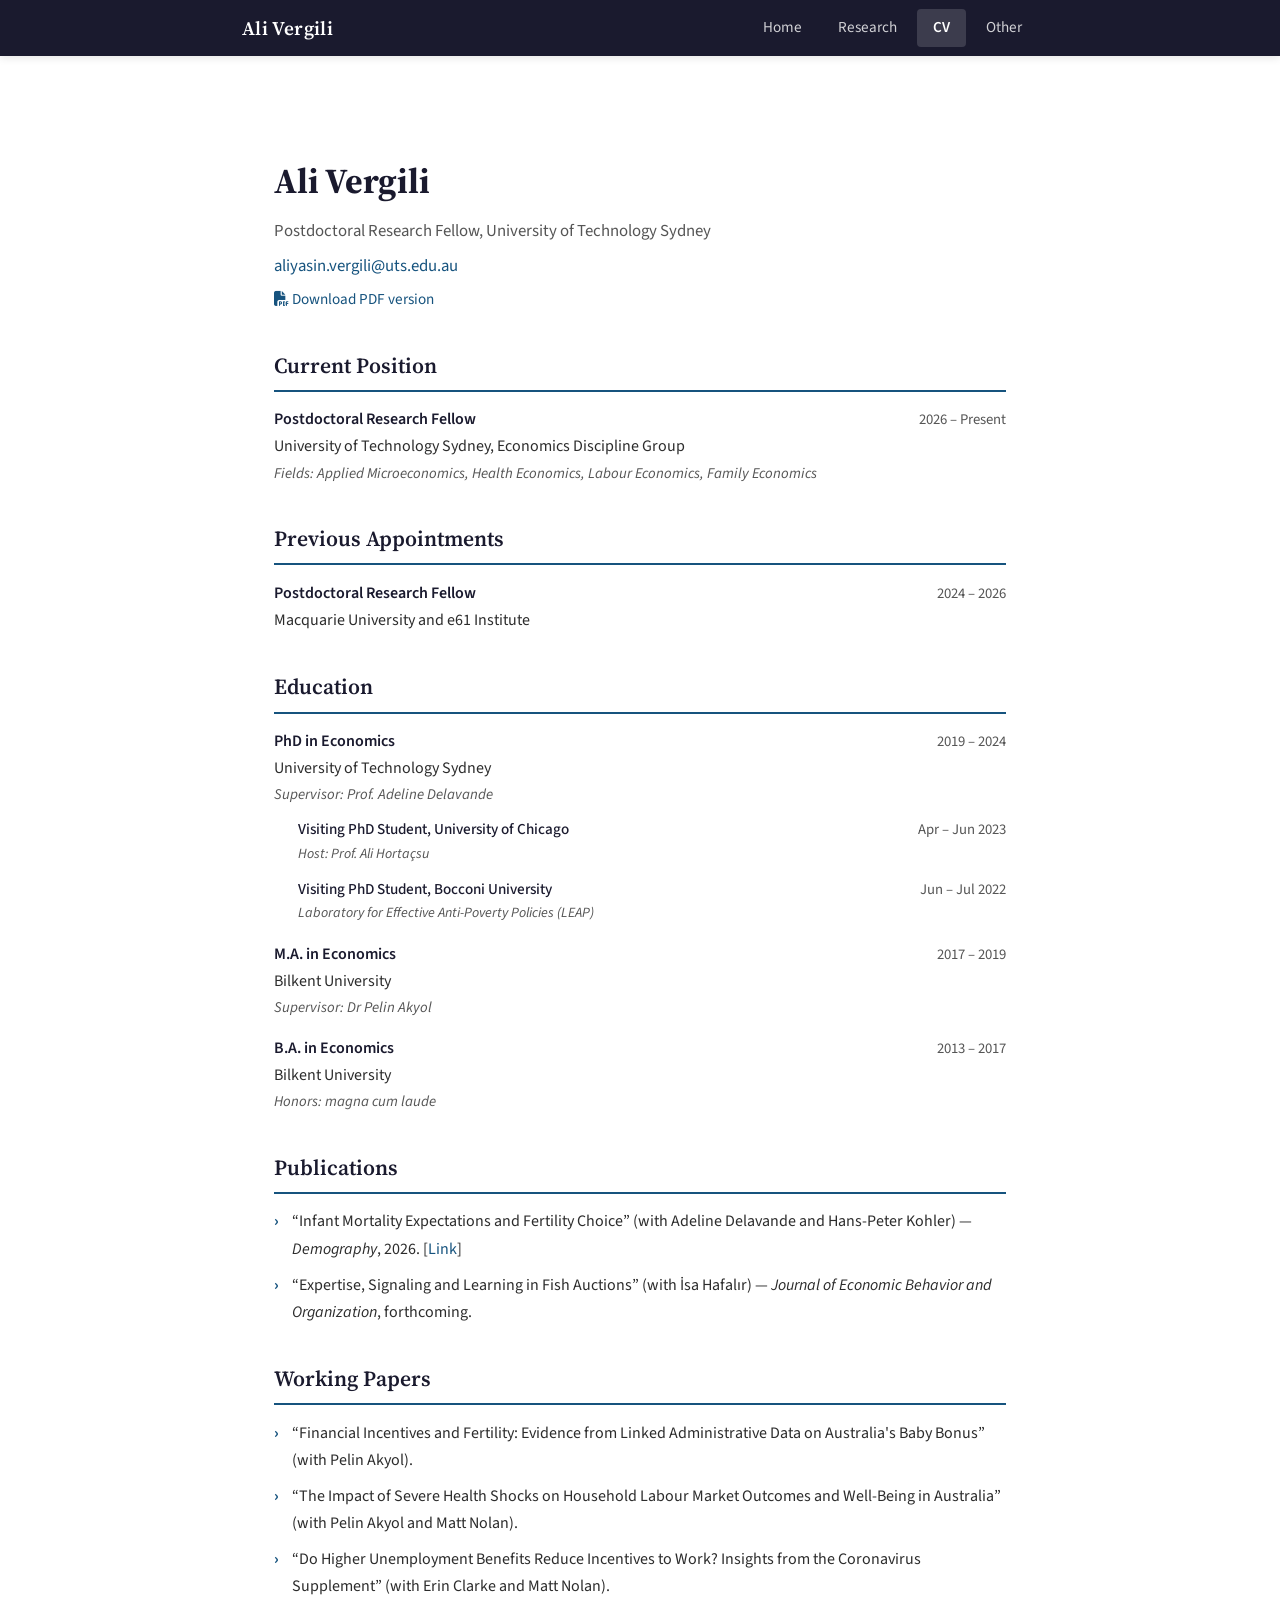
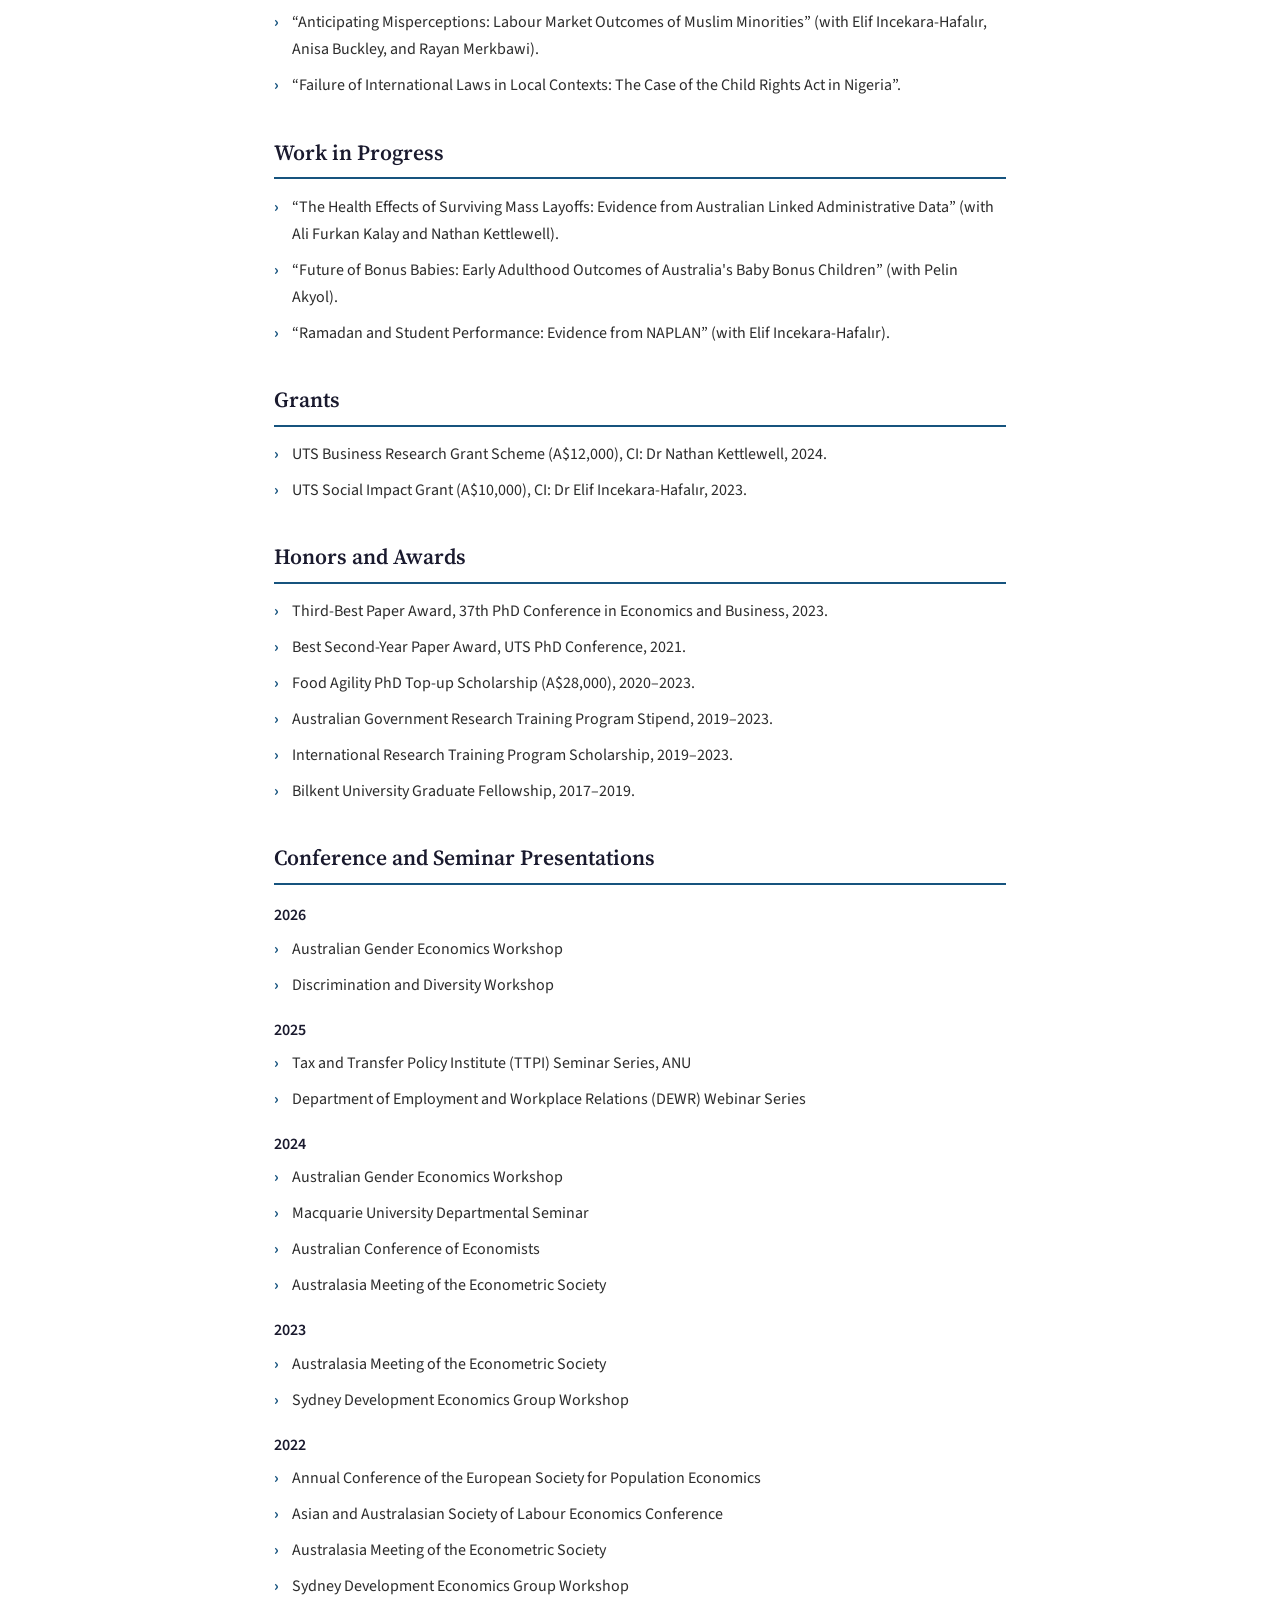
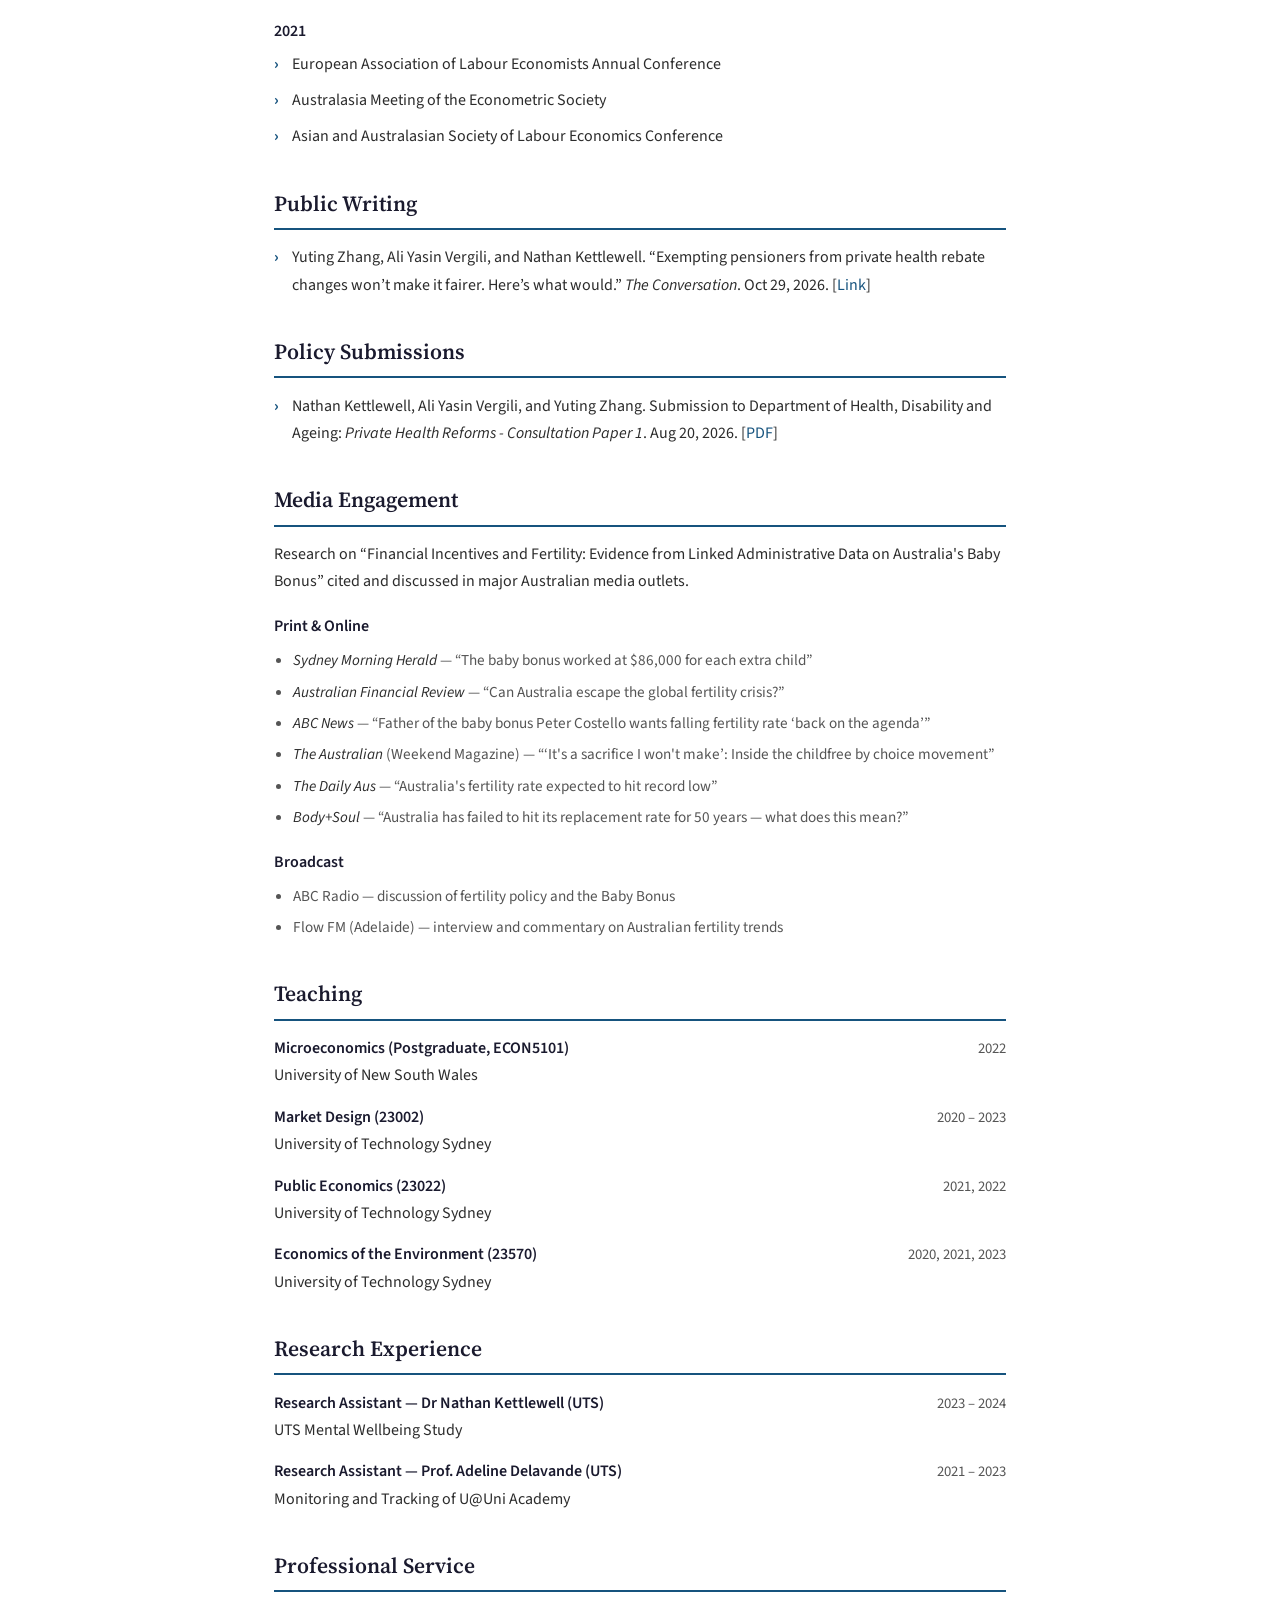
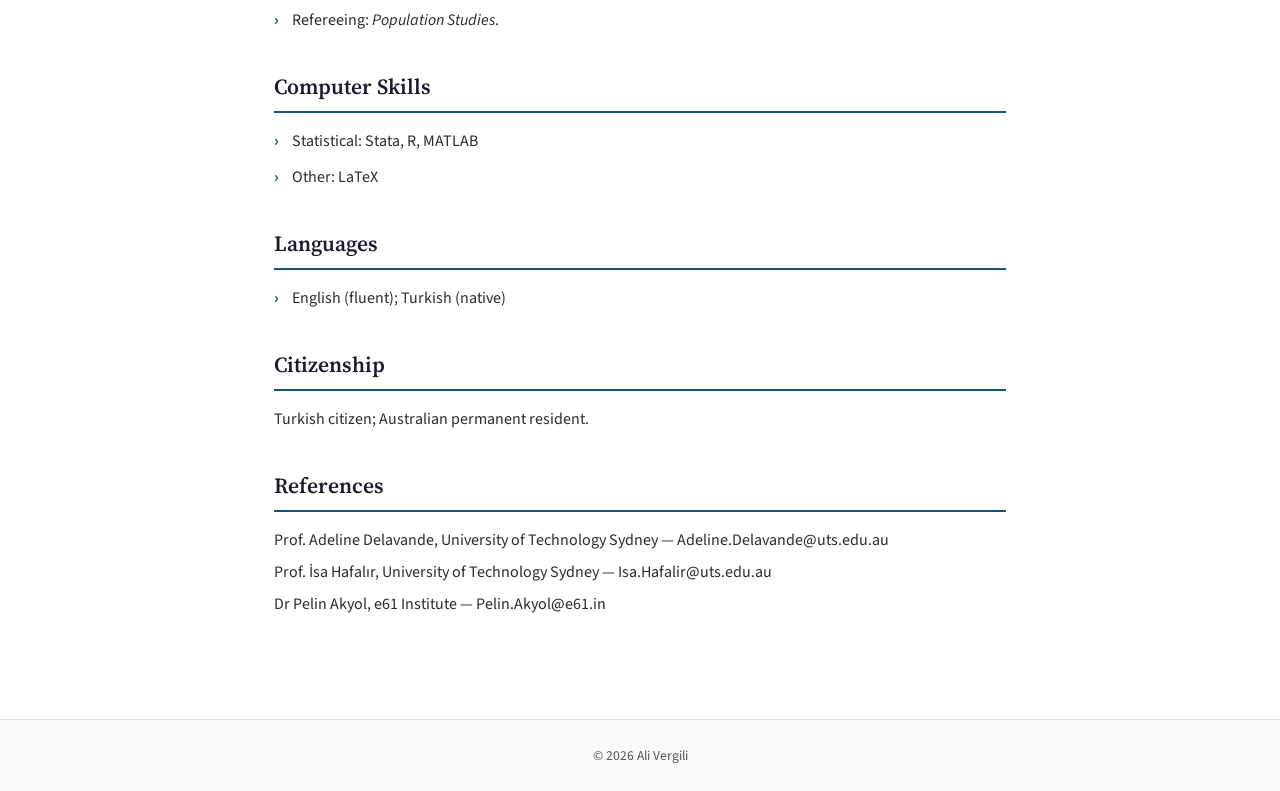
==== cv.html @ d5e0356c "Add Conversation article on pensioner rebate carve-out to public writing New "Public Writing" sectio" ====
<!DOCTYPE html>
<html lang="en">
<head>
    <meta charset="UTF-8">
    <meta name="viewport" content="width=device-width, initial-scale=1.0">
    <title>CV | Ali Vergili</title>
    <meta name="description" content="Curriculum Vitae of Ali Vergili, Postdoctoral Researcher at the University of Technology Sydney.">
    <link rel="canonical" href="https://alivergili.com/cv.html">
    <link rel="stylesheet" href="style.css">
    <link rel="preconnect" href="https://fonts.googleapis.com">
    <link rel="preconnect" href="https://fonts.gstatic.com" crossorigin>
    <link href="https://fonts.googleapis.com/css2?family=Source+Sans+3:ital,wght@0,300;0,400;0,600;0,700;1,400&family=Source+Serif+4:ital,wght@0,400;0,600;0,700;1,400&display=swap" rel="stylesheet">
    <link rel="stylesheet" href="https://cdnjs.cloudflare.com/ajax/libs/font-awesome/6.5.1/css/all.min.css">
    <style>
        .cv { max-width: var(--max-width); margin: 0 auto; padding: 3rem 2rem; }
        .cv h1 { font-family: var(--font-serif); font-size: 2.2rem; font-weight: 700; color: var(--color-primary); margin-bottom: 0.3rem; }
        .cv .cv-subtitle { color: var(--color-text-light); font-size: 1.05rem; margin-bottom: 0.4rem; }
        .cv .cv-download { margin-bottom: 2.2rem; font-size: 0.95rem; }
        .cv .cv-download a { color: var(--color-accent); text-decoration: none; }
        .cv .cv-download a:hover { text-decoration: underline; }
        .cv h2 { font-family: var(--font-serif); font-size: 1.35rem; font-weight: 600; color: var(--color-primary); margin-top: 2.2rem; margin-bottom: 0.9rem; padding-bottom: 0.35rem; border-bottom: 2px solid var(--color-accent); }
        .cv h3 { font-size: 1rem; font-weight: 600; color: var(--color-primary); margin-top: 1.1rem; margin-bottom: 0.4rem; }
        .cv .entry { display: grid; grid-template-columns: 1fr auto; gap: 1rem; margin-bottom: 0.9rem; align-items: baseline; }
        .cv .entry .left { }
        .cv .entry .role { font-weight: 600; color: var(--color-primary); }
        .cv .entry .inst { color: var(--color-text); }
        .cv .entry .detail { color: var(--color-text-light); font-size: 0.93rem; font-style: italic; }
        .cv .entry .date { color: var(--color-text-light); font-size: 0.92rem; white-space: nowrap; font-variant-numeric: tabular-nums; }
        .cv .entry.sub { padding-left: 1.5rem; margin-top: -0.3rem; }
        .cv .entry.sub .role { font-weight: 500; font-size: 0.95rem; }
        .cv .entry.sub .inst { font-size: 0.93rem; }
        .cv .entry.sub .detail { font-size: 0.88rem; }
        .cv ul { list-style: none; padding-left: 0; }
        .cv ul.items > li { position: relative; padding-left: 1.1rem; margin-bottom: 0.55rem; }
        .cv ul.items > li::before { content: "›"; position: absolute; left: 0; color: var(--color-accent); font-weight: 700; }
        .cv ul.media { padding-left: 1.2rem; margin-top: 0.5rem; }
        .cv ul.media li { list-style: disc; margin-bottom: 0.35rem; color: var(--color-text-light); font-size: 0.95rem; }
        .cv ul.media li em { color: var(--color-text); font-style: italic; }
        .cv .note { color: var(--color-text-light); font-style: italic; }
        .cv .venue { color: var(--color-text-light); font-size: 0.95rem; margin-bottom: 0.5rem; }
        .cv .refs p { margin-bottom: 0.3rem; }
        @media (max-width: 600px) {
            .cv { padding: 2rem 1.2rem; }
            .cv .entry { grid-template-columns: 1fr; gap: 0.1rem; }
            .cv .entry .date { text-align: left; }
        }
    </style>
</head>
<body>
    <nav>
        <div class="nav-container">
            <a href="index.html" class="nav-name">Ali Vergili</a>
            <div class="nav-links">
                <a href="index.html">Home</a>
                <a href="research.html">Research</a>
                <a href="cv.html" class="active">CV</a>
                <a href="interests.html">Other</a>
            </div>
        </div>
    </nav>

    <main>
        <section class="cv">
            <h1>Ali Vergili</h1>
            <p class="cv-subtitle">Postdoctoral Research Fellow, University of Technology Sydney</p>
            <p class="cv-subtitle"><a href="mailto:aliyasin.vergili@uts.edu.au" style="color: var(--color-accent); text-decoration: none;">aliyasin.vergili@uts.edu.au</a></p>
            <p class="cv-download"><a href="assets/CV_Ali_Vergili.pdf?v=2026-10-29"><i class="fas fa-file-pdf"></i> Download PDF version</a></p>

            <h2>Current Position</h2>
            <div class="entry">
                <div class="left">
                    <div class="role">Postdoctoral Research Fellow</div>
                    <div class="inst">University of Technology Sydney, Economics Discipline Group</div>
                    <div class="detail">Fields: Applied Microeconomics, Health Economics, Labour Economics, Family Economics</div>
                </div>
                <div class="date">2026 – Present</div>
            </div>

            <h2>Previous Appointments</h2>
            <div class="entry">
                <div class="left">
                    <div class="role">Postdoctoral Research Fellow</div>
                    <div class="inst">Macquarie University and e61 Institute</div>
                </div>
                <div class="date">2024 – 2026</div>
            </div>

            <h2>Education</h2>
            <div class="entry">
                <div class="left">
                    <div class="role">PhD in Economics</div>
                    <div class="inst">University of Technology Sydney</div>
                    <div class="detail">Supervisor: Prof. Adeline Delavande</div>
                </div>
                <div class="date">2019 – 2024</div>
            </div>
            <div class="entry sub">
                <div class="left">
                    <div class="role">Visiting PhD Student, University of Chicago</div>
                    <div class="detail">Host: Prof. Ali Hortaçsu</div>
                </div>
                <div class="date">Apr – Jun 2023</div>
            </div>
            <div class="entry sub">
                <div class="left">
                    <div class="role">Visiting PhD Student, Bocconi University</div>
                    <div class="detail">Laboratory for Effective Anti-Poverty Policies (LEAP)</div>
                </div>
                <div class="date">Jun – Jul 2022</div>
            </div>
            <div class="entry">
                <div class="left">
                    <div class="role">M.A. in Economics</div>
                    <div class="inst">Bilkent University</div>
                    <div class="detail">Supervisor: Dr Pelin Akyol</div>
                </div>
                <div class="date">2017 – 2019</div>
            </div>
            <div class="entry">
                <div class="left">
                    <div class="role">B.A. in Economics</div>
                    <div class="inst">Bilkent University</div>
                    <div class="detail">Honors: <em>magna cum laude</em></div>
                </div>
                <div class="date">2013 – 2017</div>
            </div>

            <h2>Publications</h2>
            <ul class="items">
                <li>“Infant Mortality Expectations and Fertility Choice” (with Adeline Delavande and Hans-Peter Kohler) — <em>Demography</em>, 2026. [<a href="https://read.dukeupress.edu/demography/article/63/2/561/409374/Infant-Mortality-Expectation-and-Fertility" target="_blank" style="color: var(--color-accent); text-decoration: none;">Link</a>]</li>
                <li>“Expertise, Signaling and Learning in Fish Auctions” (with İsa Hafalır) — <em>Journal of Economic Behavior and Organization</em>, forthcoming.</li>
            </ul>

            <h2>Working Papers</h2>
            <ul class="items">
                <li>“Financial Incentives and Fertility: Evidence from Linked Administrative Data on Australia's Baby Bonus” (with Pelin Akyol).</li>
                <li>“The Impact of Severe Health Shocks on Household Labour Market Outcomes and Well-Being in Australia” (with Pelin Akyol and Matt Nolan).</li>
                <li>“Do Higher Unemployment Benefits Reduce Incentives to Work? Insights from the Coronavirus Supplement” (with Erin Clarke and Matt Nolan).</li>
                <li>“Anticipating Misperceptions: Labour Market Outcomes of Muslim Minorities” (with Elif Incekara-Hafalır, Anisa Buckley, and Rayan Merkbawi).</li>
                <li>“Failure of International Laws in Local Contexts: The Case of the Child Rights Act in Nigeria”.</li>
            </ul>

            <h2>Work in Progress</h2>
            <ul class="items">
                <li>“The Health Effects of Surviving Mass Layoffs: Evidence from Australian Linked Administrative Data” (with Ali Furkan Kalay and Nathan Kettlewell).</li>
                <li>“Future of Bonus Babies: Early Adulthood Outcomes of Australia's Baby Bonus Children” (with Pelin Akyol).</li>
                <li>“Ramadan and Student Performance: Evidence from NAPLAN” (with Elif Incekara-Hafalır).</li>
            </ul>

            <h2>Grants</h2>
            <ul class="items">
                <li>UTS Business Research Grant Scheme (A$12,000), CI: Dr Nathan Kettlewell, 2024.</li>
                <li>UTS Social Impact Grant (A$10,000), CI: Dr Elif Incekara-Hafalır, 2023.</li>
            </ul>

            <h2>Honors and Awards</h2>
            <ul class="items">
                <li>Third-Best Paper Award, 37th PhD Conference in Economics and Business, 2023.</li>
                <li>Best Second-Year Paper Award, UTS PhD Conference, 2021.</li>
                <li>Food Agility PhD Top-up Scholarship (A$28,000), 2020–2023.</li>
                <li>Australian Government Research Training Program Stipend, 2019–2023.</li>
                <li>International Research Training Program Scholarship, 2019–2023.</li>
                <li>Bilkent University Graduate Fellowship, 2017–2019.</li>
            </ul>

            <h2>Conference and Seminar Presentations</h2>
            <h3>2026</h3>
            <ul class="items">
                <li>Australian Gender Economics Workshop</li>
                <li>Discrimination and Diversity Workshop</li>
            </ul>
            <h3>2025</h3>
            <ul class="items">
                <li>Tax and Transfer Policy Institute (TTPI) Seminar Series, ANU</li>
                <li>Department of Employment and Workplace Relations (DEWR) Webinar Series</li>
            </ul>
            <h3>2024</h3>
            <ul class="items">
                <li>Australian Gender Economics Workshop</li>
                <li>Macquarie University Departmental Seminar</li>
                <li>Australian Conference of Economists</li>
                <li>Australasia Meeting of the Econometric Society</li>
            </ul>
            <h3>2023</h3>
            <ul class="items">
                <li>Australasia Meeting of the Econometric Society</li>
                <li>Sydney Development Economics Group Workshop</li>
            </ul>
            <h3>2022</h3>
            <ul class="items">
                <li>Annual Conference of the European Society for Population Economics</li>
                <li>Asian and Australasian Society of Labour Economics Conference</li>
                <li>Australasia Meeting of the Econometric Society</li>
                <li>Sydney Development Economics Group Workshop</li>
            </ul>
            <h3>2021</h3>
            <ul class="items">
                <li>European Association of Labour Economists Annual Conference</li>
                <li>Australasia Meeting of the Econometric Society</li>
                <li>Asian and Australasian Society of Labour Economics Conference</li>
            </ul>

            <h2>Public Writing</h2>
            <ul class="items">
                <li>Yuting Zhang, Ali Yasin Vergili, and Nathan Kettlewell. “Exempting pensioners from private health rebate changes won’t make it fairer. Here’s what would.” <em>The Conversation</em>. Oct 29, 2026. [<a href="https://theconversation.com/exempting-pensioners-from-private-health-rebate-changes-wont-make-it-fairer-heres-what-would-294945" target="_blank" rel="noopener" style="color: var(--color-accent); text-decoration: none;">Link</a>]</li>
            </ul>

            <h2>Policy Submissions</h2>
            <ul class="items">
                <li>Nathan Kettlewell, Ali Yasin Vergili, and Yuting Zhang. Submission to Department of Health, Disability and Ageing: <em>Private Health Reforms - Consultation Paper 1</em>. Aug 20, 2026. [<a href="assets/engagement/2026.08.20.DeptHealthDisabilityAgeing.SubmissionPrivateHealthReformsConsultationPaper1.pdf" target="_blank" rel="noopener" style="color: var(--color-accent); text-decoration: none;">PDF</a>]</li>
            </ul>

            <h2>Media Engagement</h2>
            <p>Research on “Financial Incentives and Fertility: Evidence from Linked Administrative Data on Australia's Baby Bonus” cited and discussed in major Australian media outlets.</p>
            <h3>Print &amp; Online</h3>
            <ul class="media">
                <li><em>Sydney Morning Herald</em> — “The baby bonus worked at $86,000 for each extra child”</li>
                <li><em>Australian Financial Review</em> — “Can Australia escape the global fertility crisis?”</li>
                <li><em>ABC News</em> — “Father of the baby bonus Peter Costello wants falling fertility rate ‘back on the agenda’”</li>
                <li><em>The Australian</em> (Weekend Magazine) — “‘It's a sacrifice I won't make’: Inside the childfree by choice movement”</li>
                <li><em>The Daily Aus</em> — “Australia's fertility rate expected to hit record low”</li>
                <li><em>Body+Soul</em> — “Australia has failed to hit its replacement rate for 50 years — what does this mean?”</li>
            </ul>
            <h3>Broadcast</h3>
            <ul class="media">
                <li>ABC Radio — discussion of fertility policy and the Baby Bonus</li>
                <li>Flow FM (Adelaide) — interview and commentary on Australian fertility trends</li>
            </ul>

            <h2>Teaching</h2>
            <div class="entry">
                <div class="left">
                    <div class="role">Microeconomics (Postgraduate, ECON5101)</div>
                    <div class="inst">University of New South Wales</div>
                </div>
                <div class="date">2022</div>
            </div>
            <div class="entry">
                <div class="left">
                    <div class="role">Market Design (23002)</div>
                    <div class="inst">University of Technology Sydney</div>
                </div>
                <div class="date">2020 – 2023</div>
            </div>
            <div class="entry">
                <div class="left">
                    <div class="role">Public Economics (23022)</div>
                    <div class="inst">University of Technology Sydney</div>
                </div>
                <div class="date">2021, 2022</div>
            </div>
            <div class="entry">
                <div class="left">
                    <div class="role">Economics of the Environment (23570)</div>
                    <div class="inst">University of Technology Sydney</div>
                </div>
                <div class="date">2020, 2021, 2023</div>
            </div>

            <h2>Research Experience</h2>
            <div class="entry">
                <div class="left">
                    <div class="role">Research Assistant — Dr Nathan Kettlewell (UTS)</div>
                    <div class="inst">UTS Mental Wellbeing Study</div>
                </div>
                <div class="date">2023 – 2024</div>
            </div>
            <div class="entry">
                <div class="left">
                    <div class="role">Research Assistant — Prof. Adeline Delavande (UTS)</div>
                    <div class="inst">Monitoring and Tracking of U@Uni Academy</div>
                </div>
                <div class="date">2021 – 2023</div>
            </div>

            <h2>Professional Service</h2>
            <ul class="items">
                <li>Refereeing: <em>Population Studies</em>.</li>
            </ul>

            <h2>Computer Skills</h2>
            <ul class="items">
                <li>Statistical: Stata, R, MATLAB</li>
                <li>Other: LaTeX</li>
            </ul>

            <h2>Languages</h2>
            <ul class="items">
                <li>English (fluent); Turkish (native)</li>
            </ul>

            <h2>Citizenship</h2>
            <p>Turkish citizen; Australian permanent resident.</p>

            <h2>References</h2>
            <div class="refs">
                <p>Prof. Adeline Delavande, University of Technology Sydney — Adeline.Delavande@uts.edu.au</p>
                <p>Prof. İsa Hafalır, University of Technology Sydney — Isa.Hafalir@uts.edu.au</p>
                <p>Dr Pelin Akyol, e61 Institute — Pelin.Akyol@e61.in</p>
            </div>
        </section>
    </main>

    <footer>
        <p>&copy; 2026 Ali Vergili</p>
    </footer>
</body>
</html>
---- style.css ----
/* ============================================
   Academic Personal Website — Ali Vergili
   Clean, minimal design inspired by al-folio
   ============================================ */

:root {
    --color-primary: #1a1a2e;
    --color-accent: #16537e;
    --color-accent-light: #e8f0f7;
    --color-text: #2c2c2c;
    --color-text-light: #555;
    --color-border: #ddd;
    --color-bg: #ffffff;
    --color-bg-alt: #fafafa;
    --font-sans: 'Source Sans 3', -apple-system, BlinkMacSystemFont, 'Segoe UI', sans-serif;
    --font-serif: 'Source Serif 4', Georgia, 'Times New Roman', serif;
    --max-width: 860px;
}

* {
    margin: 0;
    padding: 0;
    box-sizing: border-box;
}

html {
    scroll-behavior: smooth;
}

body {
    font-family: var(--font-sans);
    color: var(--color-text);
    background: var(--color-bg);
    line-height: 1.7;
    font-size: 16px;
    min-height: 100vh;
    display: flex;
    flex-direction: column;
}

/* Navigation */
nav {
    background: var(--color-primary);
    padding: 0;
    position: sticky;
    top: 0;
    z-index: 100;
    box-shadow: 0 2px 8px rgba(0,0,0,0.1);
}

.nav-container {
    max-width: var(--max-width);
    margin: 0 auto;
    padding: 0 2rem;
    display: flex;
    justify-content: space-between;
    align-items: center;
    height: 56px;
}

.nav-name {
    font-family: var(--font-serif);
    font-size: 1.2rem;
    font-weight: 600;
    color: #fff;
    text-decoration: none;
    letter-spacing: 0.02em;
}

.nav-links {
    display: flex;
    gap: 0.25rem;
}

.nav-links a {
    color: rgba(255,255,255,0.8);
    text-decoration: none;
    font-size: 0.95rem;
    font-weight: 400;
    padding: 0.4rem 1rem;
    border-radius: 4px;
    transition: all 0.2s ease;
}

.nav-links a:hover {
    color: #fff;
    background: rgba(255,255,255,0.1);
}

.nav-links a.active {
    color: #fff;
    background: rgba(255,255,255,0.15);
    font-weight: 600;
}

/* Main content */
main {
    flex: 1;
    max-width: var(--max-width);
    margin: 0 auto;
    padding: 3rem 2rem;
    width: 100%;
}

/* Hero / Home Section */
.hero-content {
    display: flex;
    gap: 3rem;
    align-items: flex-start;
}

.hero-photo {
    flex-shrink: 0;
}

.hero-photo img {
    width: 300px;
    height: auto;
    border-radius: 8px;
    box-shadow: 0 4px 20px rgba(0,0,0,0.1);
}

.hero-text h1 {
    font-family: var(--font-serif);
    font-size: 2.2rem;
    font-weight: 700;
    color: var(--color-primary);
    margin-bottom: 0.15rem;
    line-height: 1.2;
}

.hero-text .title {
    font-size: 1.15rem;
    color: var(--color-accent);
    font-weight: 600;
    margin-bottom: 0.1rem;
}

.hero-text .affiliation {
    font-size: 1.05rem;
    color: var(--color-text-light);
    margin-bottom: 1.25rem;
}

.hero-description {
    margin-bottom: 1.5rem;
}

.hero-description p {
    font-size: 1rem;
    line-height: 1.75;
    color: var(--color-text);
}

.contact-links {
    display: flex;
    flex-direction: column;
    gap: 0.5rem;
}

.contact-links a {
    color: var(--color-accent);
    text-decoration: none;
    font-size: 0.95rem;
    display: inline-flex;
    align-items: center;
    gap: 0.5rem;
    transition: color 0.2s;
}

.contact-links a:hover {
    color: var(--color-primary);
}

.contact-links a i {
    width: 18px;
    text-align: center;
}

/* Research Section */
.research h1 {
    font-family: var(--font-serif);
    font-size: 2rem;
    font-weight: 700;
    color: var(--color-primary);
    margin-bottom: 2rem;
    padding-bottom: 0.5rem;
    border-bottom: 2px solid var(--color-primary);
}

.research h2 {
    font-family: var(--font-serif);
    font-size: 1.35rem;
    font-weight: 600;
    color: var(--color-primary);
    margin-top: 2.5rem;
    margin-bottom: 1.25rem;
    padding-bottom: 0.3rem;
    border-bottom: 1px solid var(--color-border);
}

.research h2:first-of-type {
    margin-top: 0;
}

/* Paper Cards */
.paper {
    margin-bottom: 2rem;
    padding: 1.25rem 1.5rem;
    background: var(--color-bg);
    border-left: 3px solid var(--color-accent);
    border-radius: 0 6px 6px 0;
    box-shadow: 0 1px 4px rgba(0,0,0,0.04);
    transition: box-shadow 0.2s;
}

.paper:hover {
    box-shadow: 0 2px 10px rgba(0,0,0,0.08);
}

.paper h3 {
    font-family: var(--font-serif);
    font-size: 1.1rem;
    font-weight: 600;
    color: var(--color-text);
    margin-bottom: 0.3rem;
    line-height: 1.4;
}

.paper .authors {
    font-size: 0.95rem;
    color: var(--color-text-light);
    margin-bottom: 0.3rem;
    font-style: italic;
}

.paper .authors a {
    color: var(--color-accent);
    text-decoration: none;
    font-style: italic;
}

.paper .authors a:hover {
    text-decoration: underline;
}

.paper .status {
    font-size: 0.9rem;
    color: var(--color-text-light);
    margin-bottom: 0.5rem;
}

.paper .award {
    font-size: 0.9rem;
    color: #b8860b;
    margin-bottom: 0.5rem;
    font-weight: 600;
}

.paper .award i {
    margin-right: 0.25rem;
}

/* Policy and Media Engagement (research page) */
.research .engagement h2:first-of-type {
    margin-top: 2.5rem;
}

.engagement > p {
    font-size: 0.95rem;
    color: var(--color-text-light);
    margin-bottom: 0.75rem;
}

.engagement h3 {
    font-family: var(--font-serif);
    font-size: 1.05rem;
    font-weight: 600;
    color: var(--color-text);
    margin-top: 1rem;
    margin-bottom: 0.4rem;
}

.engagement-list {
    padding-left: 1.2rem;
    margin-bottom: 1rem;
}

.engagement-list li {
    list-style: disc;
    margin-bottom: 0.35rem;
    font-size: 0.95rem;
    color: var(--color-text-light);
}

.engagement-list li em {
    color: var(--color-text);
}

.engagement-list a {
    color: var(--color-accent);
    text-decoration: none;
}

.engagement-list a:hover {
    text-decoration: underline;
}

/* Badges */
.badge {
    display: inline-block;
    padding: 0.15rem 0.6rem;
    border-radius: 3px;
    font-size: 0.8rem;
    font-weight: 600;
    letter-spacing: 0.02em;
    text-transform: uppercase;
    margin-right: 0.4rem;
    font-style: normal;
}

.badge.published {
    background: #e6f4ea;
    color: #1e7e34;
}

.badge.accepted {
    background: #e6f4ea;
    color: #1e7e34;
}

.badge.revise {
    background: #fff3cd;
    color: #856404;
}

.badge.review {
    background: #e8f0f7;
    color: var(--color-accent);
}

/* Paper Links */
.paper-links {
    display: flex;
    align-items: center;
    gap: 0.75rem;
    margin-top: 0.4rem;
}

.paper-link {
    font-size: 0.9rem;
    color: var(--color-accent);
    text-decoration: none;
    font-weight: 600;
    transition: color 0.2s;
}

.paper-link:hover {
    color: var(--color-primary);
}

.abstract-toggle {
    background: none;
    border: 1px solid var(--color-border);
    color: var(--color-text-light);
    font-size: 0.85rem;
    cursor: pointer;
    padding: 0.2rem 0.7rem;
    border-radius: 3px;
    font-family: var(--font-sans);
    transition: all 0.2s;
    display: inline-flex;
    align-items: center;
    gap: 0.4rem;
}

.abstract-toggle:hover {
    border-color: var(--color-accent);
    color: var(--color-accent);
}

.abstract-toggle i {
    font-size: 0.7rem;
    transition: transform 0.2s;
}

/* Abstract */
.abstract {
    max-height: 0;
    overflow: hidden;
    transition: max-height 0.35s ease, padding 0.35s ease;
    padding: 0;
}

.abstract.show {
    max-height: 600px;
    padding-top: 0.75rem;
}

.abstract p {
    font-size: 0.92rem;
    line-height: 1.7;
    color: var(--color-text-light);
    padding: 0.75rem 1rem;
    background: var(--color-bg-alt);
    border-radius: 4px;
    border-left: 2px solid var(--color-border);
}

/* Video Embed */
.video-container {
    position: relative;
    padding-bottom: 56.25%;
    height: 0;
    overflow: hidden;
    border-radius: 8px;
    box-shadow: 0 2px 12px rgba(0,0,0,0.1);
    margin-bottom: 1rem;
}

.video-container iframe {
    position: absolute;
    top: 0;
    left: 0;
    width: 100%;
    height: 100%;
}

/* Coffee Hero */
.coffee-hero {
    display: flex;
    align-items: center;
    gap: 1.5rem;
    margin-bottom: 1.25rem;
}

.coffee-hero img {
    width: 200px;
    height: 200px;
    object-fit: cover;
    border-radius: 8px;
    box-shadow: 0 4px 16px rgba(0,0,0,0.1);
    flex-shrink: 0;
}

.coffee-hero p {
    color: var(--color-text-light);
    font-size: 1.05rem;
    line-height: 1.75;
}

@media (max-width: 700px) {
    .coffee-hero {
        flex-direction: column;
        text-align: center;
    }

    .coffee-hero img {
        width: 160px;
        height: 160px;
    }
}

/* Coffee List */
.coffee-list {
    list-style: none;
    padding: 0;
    margin-bottom: 2rem;
}

.coffee-list li {
    padding: 0.5rem 0;
    border-bottom: 1px solid var(--color-border);
    font-size: 0.95rem;
}

.coffee-list li:last-child {
    border-bottom: none;
}

.coffee-list a {
    color: var(--color-accent);
    text-decoration: none;
    transition: color 0.2s;
}

.coffee-list a:hover {
    color: var(--color-primary);
    text-decoration: underline;
}

/* Footer */
footer {
    background: var(--color-bg-alt);
    border-top: 1px solid var(--color-border);
    padding: 1.5rem 2rem;
    text-align: center;
}

footer p {
    font-size: 0.85rem;
    color: var(--color-text-light);
}

/* Responsive */
@media (max-width: 700px) {
    .hero-content {
        flex-direction: column;
        align-items: center;
        text-align: center;
        gap: 1.5rem;
    }

    .hero-photo img {
        width: 220px;
    }

    .hero-text h1 {
        font-size: 1.8rem;
    }

    .contact-links {
        align-items: center;
    }

    main {
        padding: 2rem 1.25rem;
    }

    .paper {
        padding: 1rem 1.15rem;
    }

    .nav-container {
        padding: 0 1rem;
    }
}
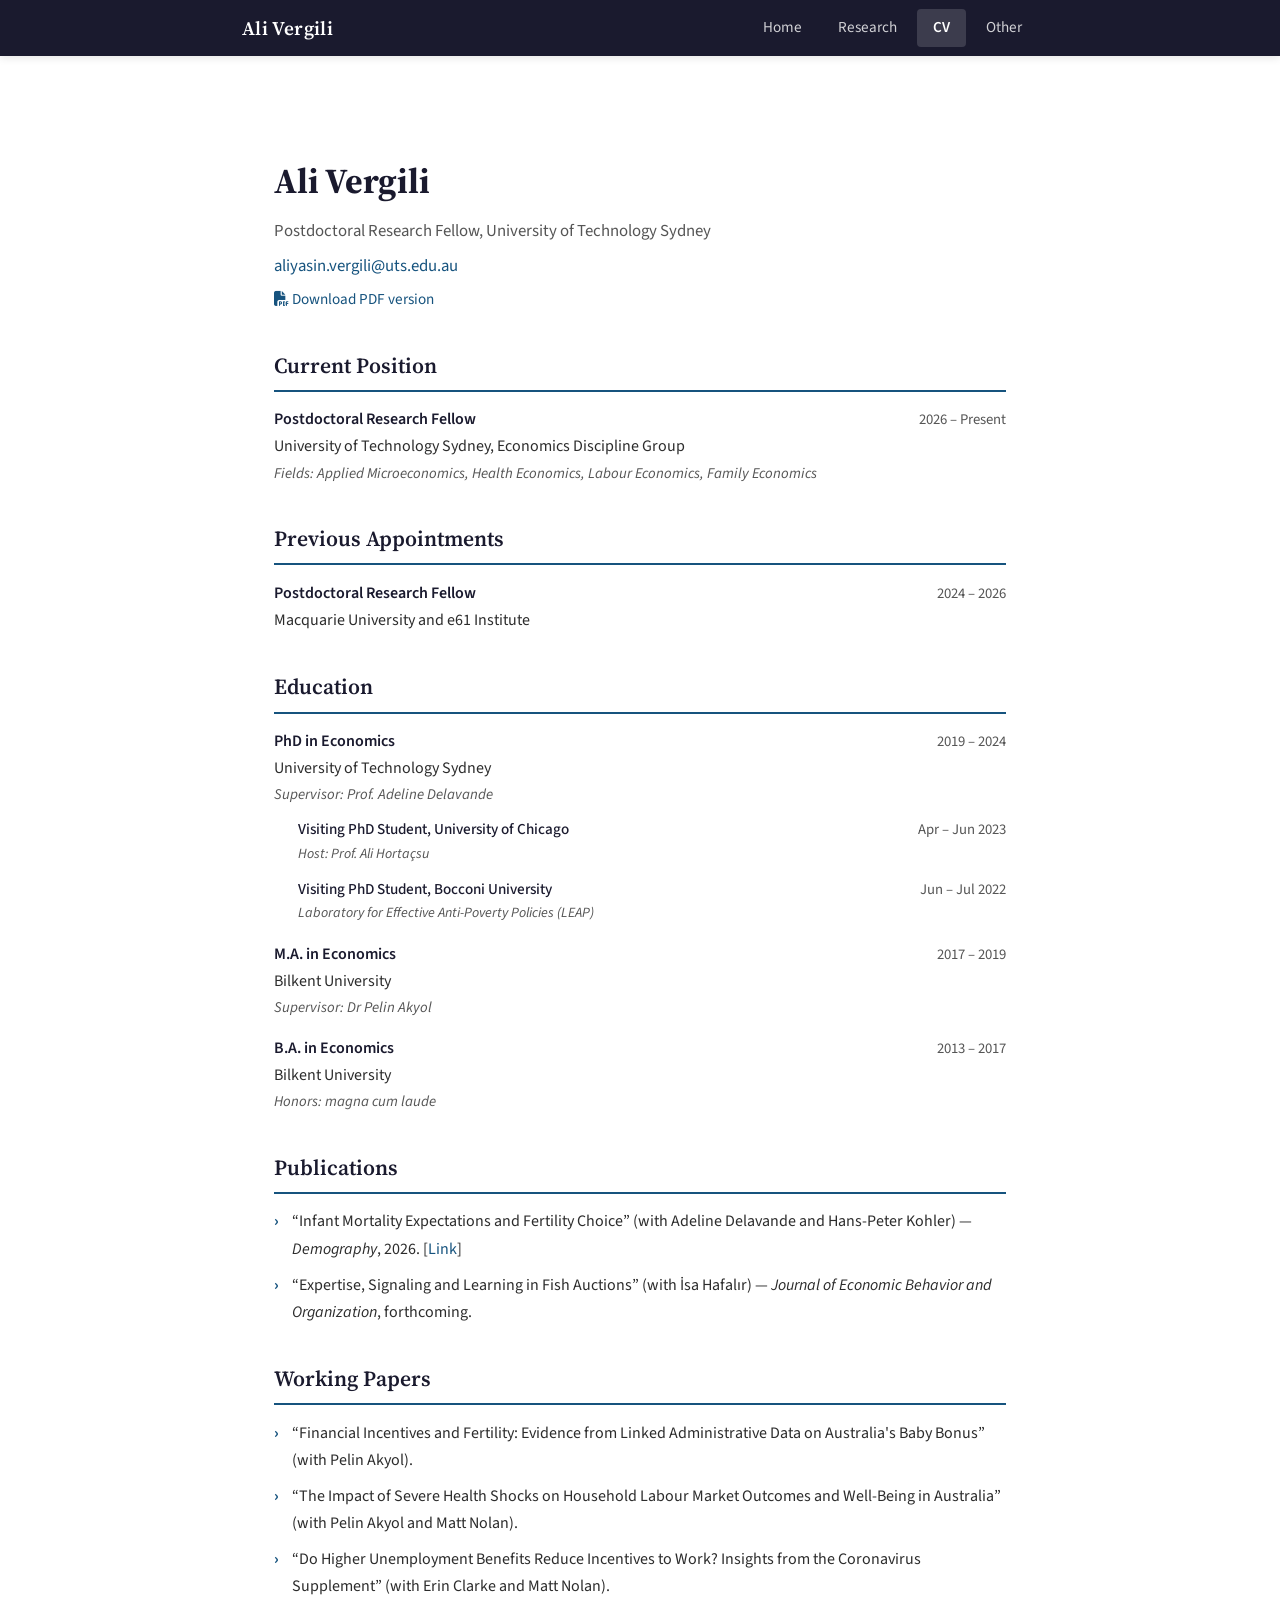
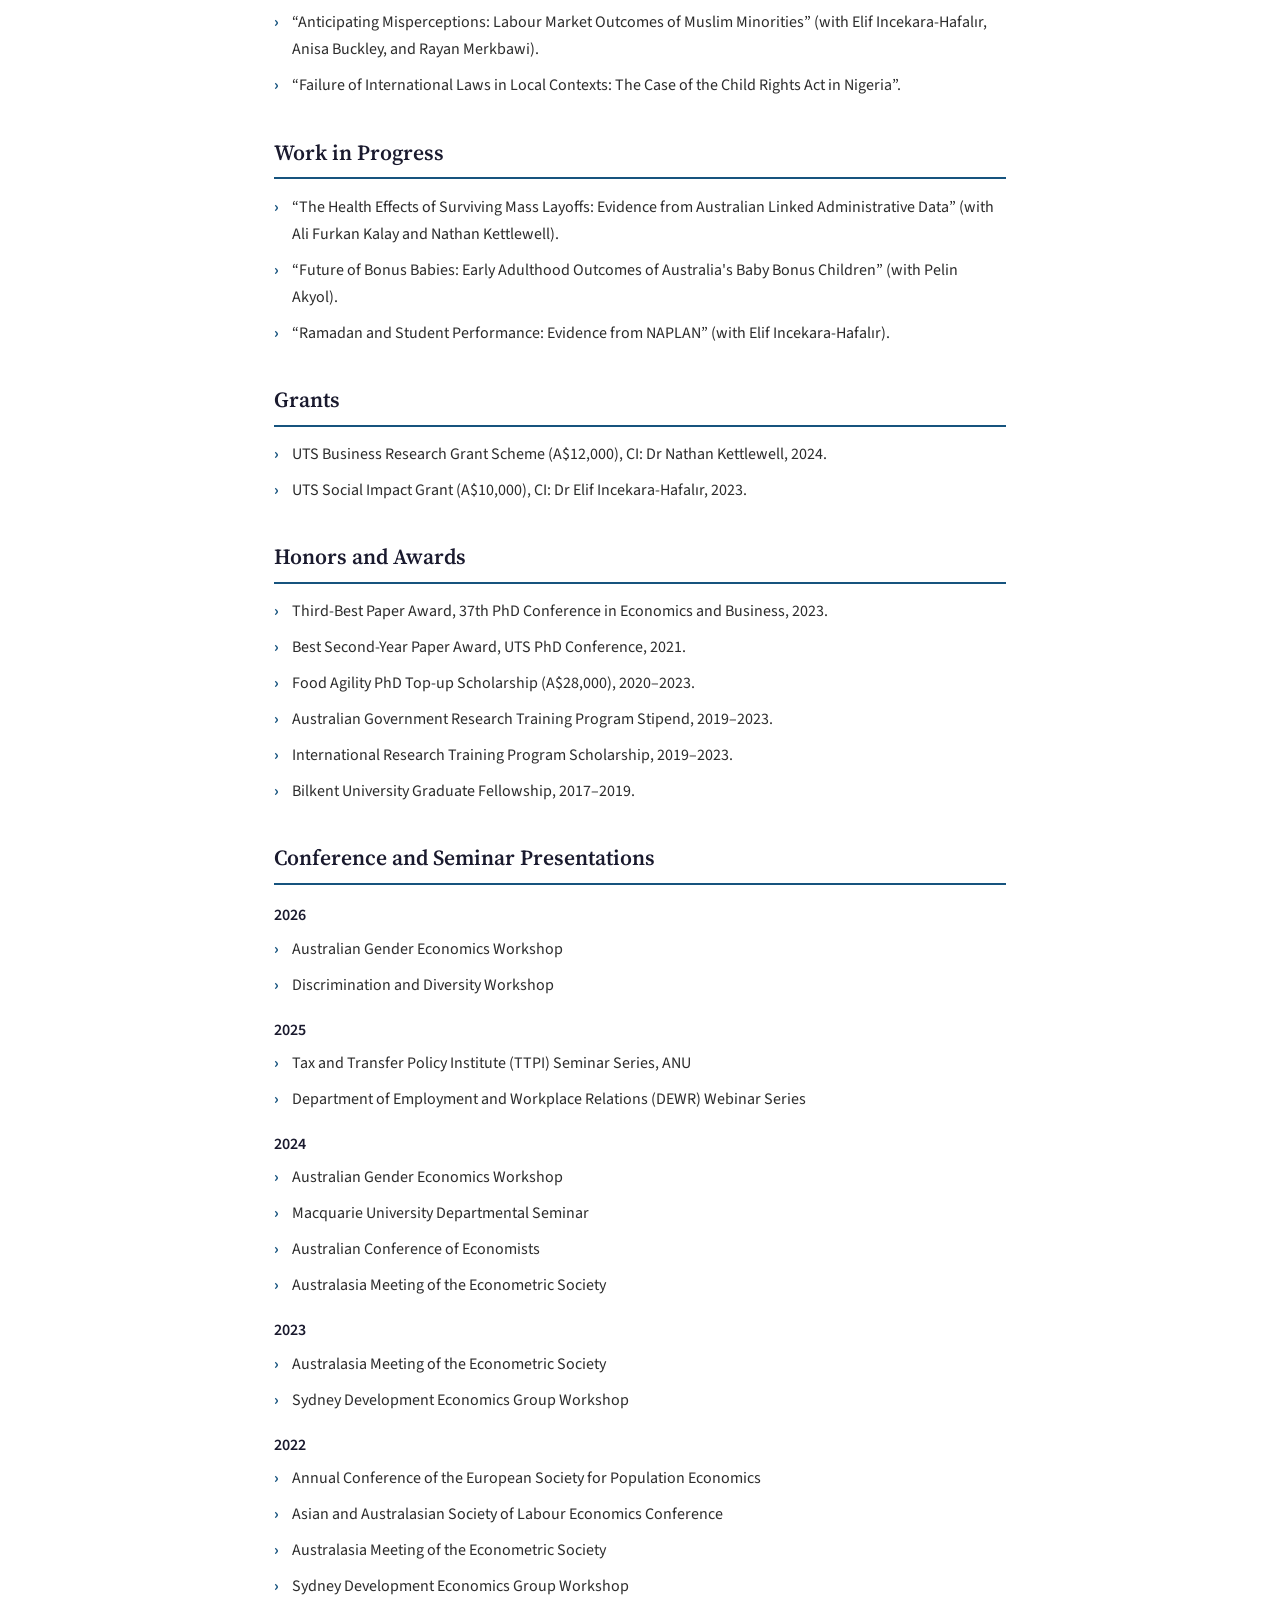
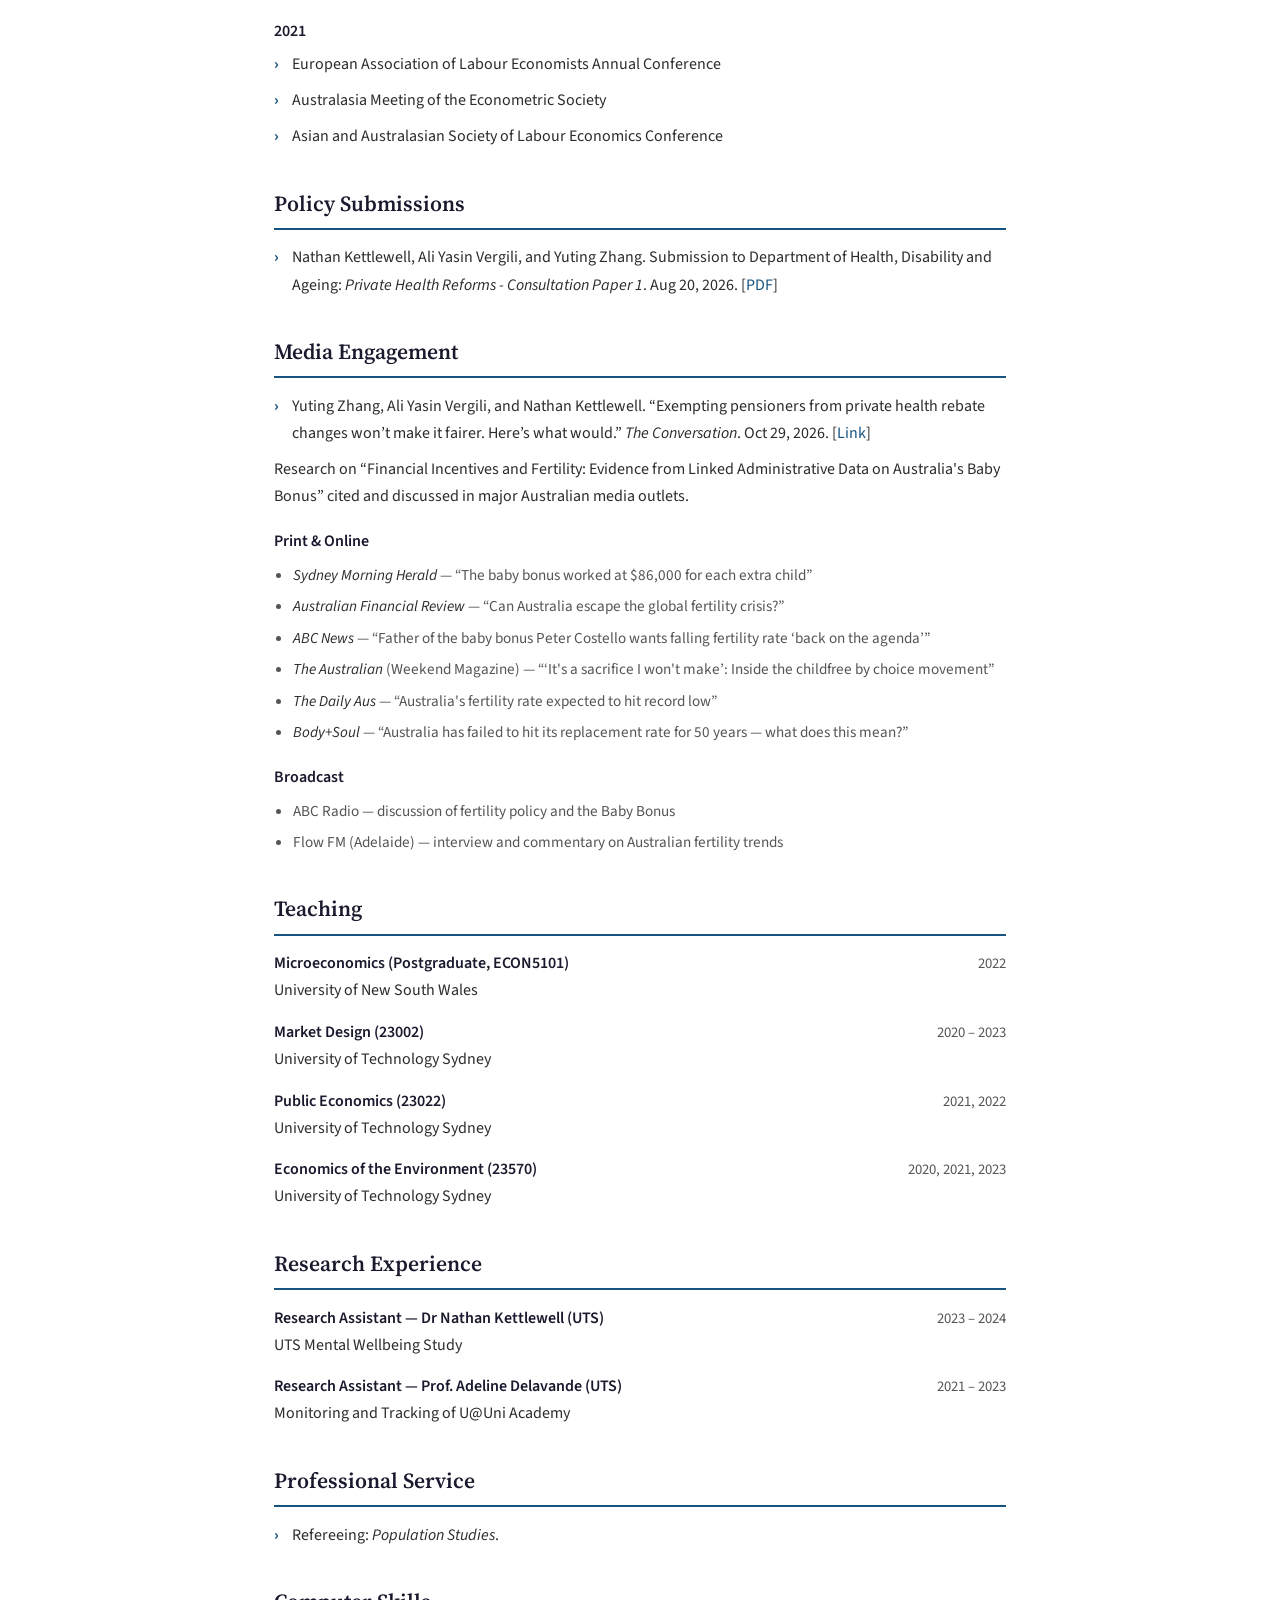
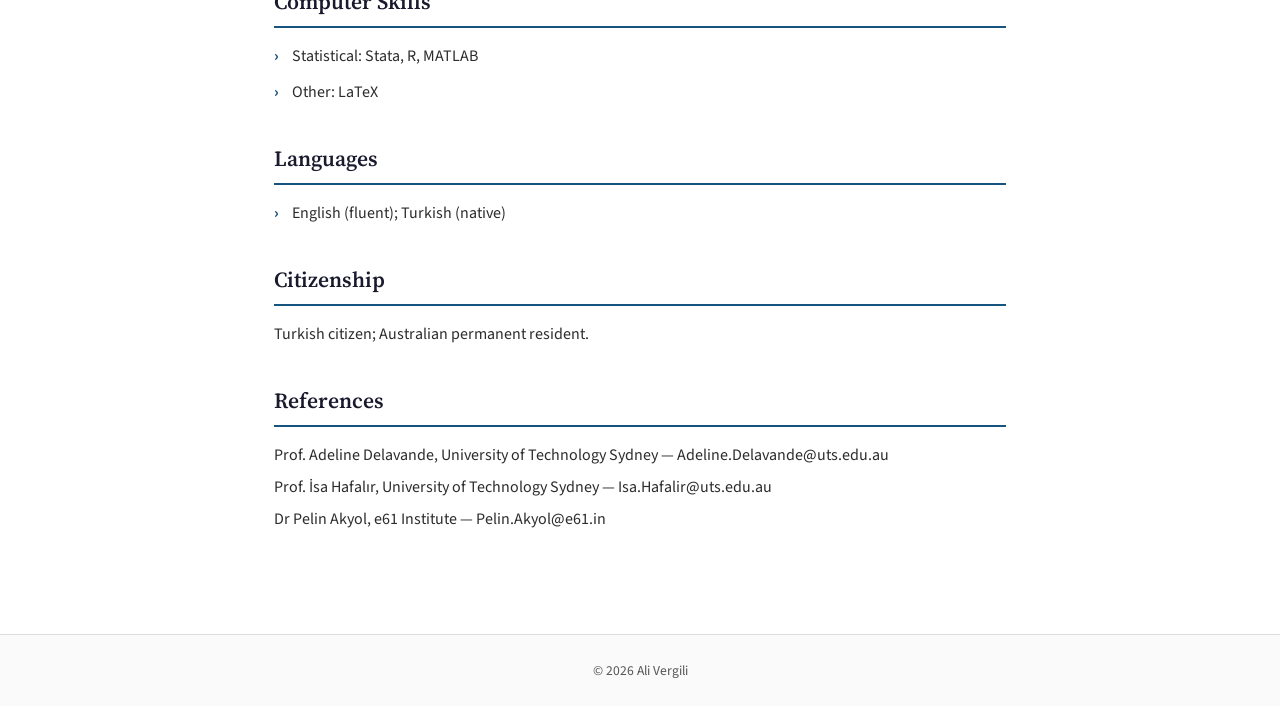
==== commit f8089c7e: "Move Conversation article to the top of Media Engagement Drop the separate Public Writing section; t" ====
--- a/cv.html
+++ b/cv.html
@@ -64,7 +64,7 @@
             <h1>Ali Vergili</h1>
             <p class="cv-subtitle">Postdoctoral Research Fellow, University of Technology Sydney</p>
             <p class="cv-subtitle"><a href="mailto:aliyasin.vergili@uts.edu.au" style="color: var(--color-accent); text-decoration: none;">aliyasin.vergili@uts.edu.au</a></p>
-            <p class="cv-download"><a href="assets/CV_Ali_Vergili.pdf?v=2026-10-29"><i class="fas fa-file-pdf"></i> Download PDF version</a></p>
+            <p class="cv-download"><a href="assets/CV_Ali_Vergili.pdf?v=2026-10-29b"><i class="fas fa-file-pdf"></i> Download PDF version</a></p>
 
             <h2>Current Position</h2>
             <div class="entry">
@@ -200,17 +200,15 @@
                 <li>Asian and Australasian Society of Labour Economics Conference</li>
             </ul>
 
-            <h2>Public Writing</h2>
+            <h2>Policy Submissions</h2>
+            <ul class="items">
+                <li>Nathan Kettlewell, Ali Yasin Vergili, and Yuting Zhang. Submission to Department of Health, Disability and Ageing: <em>Private Health Reforms - Consultation Paper 1</em>. Aug 20, 2026. [<a href="assets/engagement/2026.08.20.DeptHealthDisabilityAgeing.SubmissionPrivateHealthReformsConsultationPaper1.pdf" target="_blank" rel="noopener" style="color: var(--color-accent); text-decoration: none;">PDF</a>]</li>
+            </ul>
+
+            <h2>Media Engagement</h2>
             <ul class="items">
                 <li>Yuting Zhang, Ali Yasin Vergili, and Nathan Kettlewell. “Exempting pensioners from private health rebate changes won’t make it fairer. Here’s what would.” <em>The Conversation</em>. Oct 29, 2026. [<a href="https://theconversation.com/exempting-pensioners-from-private-health-rebate-changes-wont-make-it-fairer-heres-what-would-294945" target="_blank" rel="noopener" style="color: var(--color-accent); text-decoration: none;">Link</a>]</li>
             </ul>
-
-            <h2>Policy Submissions</h2>
-            <ul class="items">
-                <li>Nathan Kettlewell, Ali Yasin Vergili, and Yuting Zhang. Submission to Department of Health, Disability and Ageing: <em>Private Health Reforms - Consultation Paper 1</em>. Aug 20, 2026. [<a href="assets/engagement/2026.08.20.DeptHealthDisabilityAgeing.SubmissionPrivateHealthReformsConsultationPaper1.pdf" target="_blank" rel="noopener" style="color: var(--color-accent); text-decoration: none;">PDF</a>]</li>
-            </ul>
-
-            <h2>Media Engagement</h2>
             <p>Research on “Financial Incentives and Fertility: Evidence from Linked Administrative Data on Australia's Baby Bonus” cited and discussed in major Australian media outlets.</p>
             <h3>Print &amp; Online</h3>
             <ul class="media">
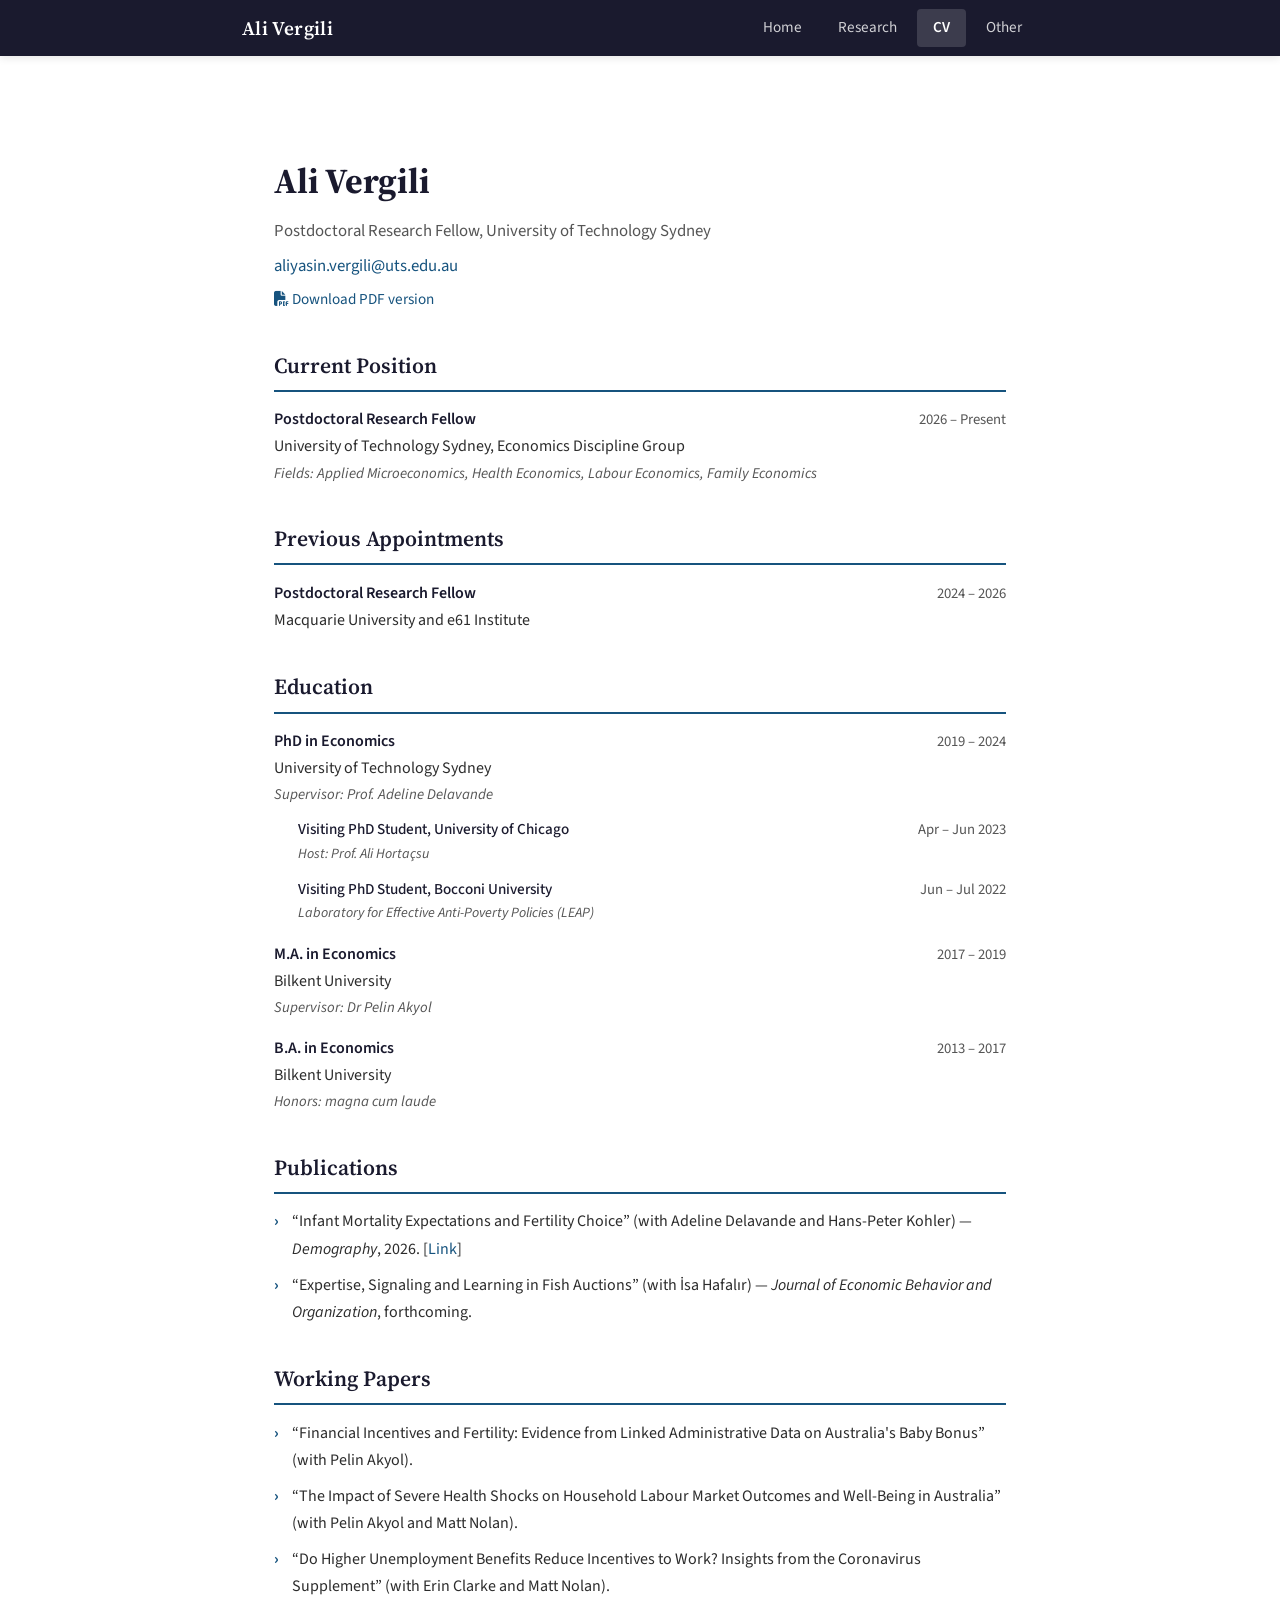
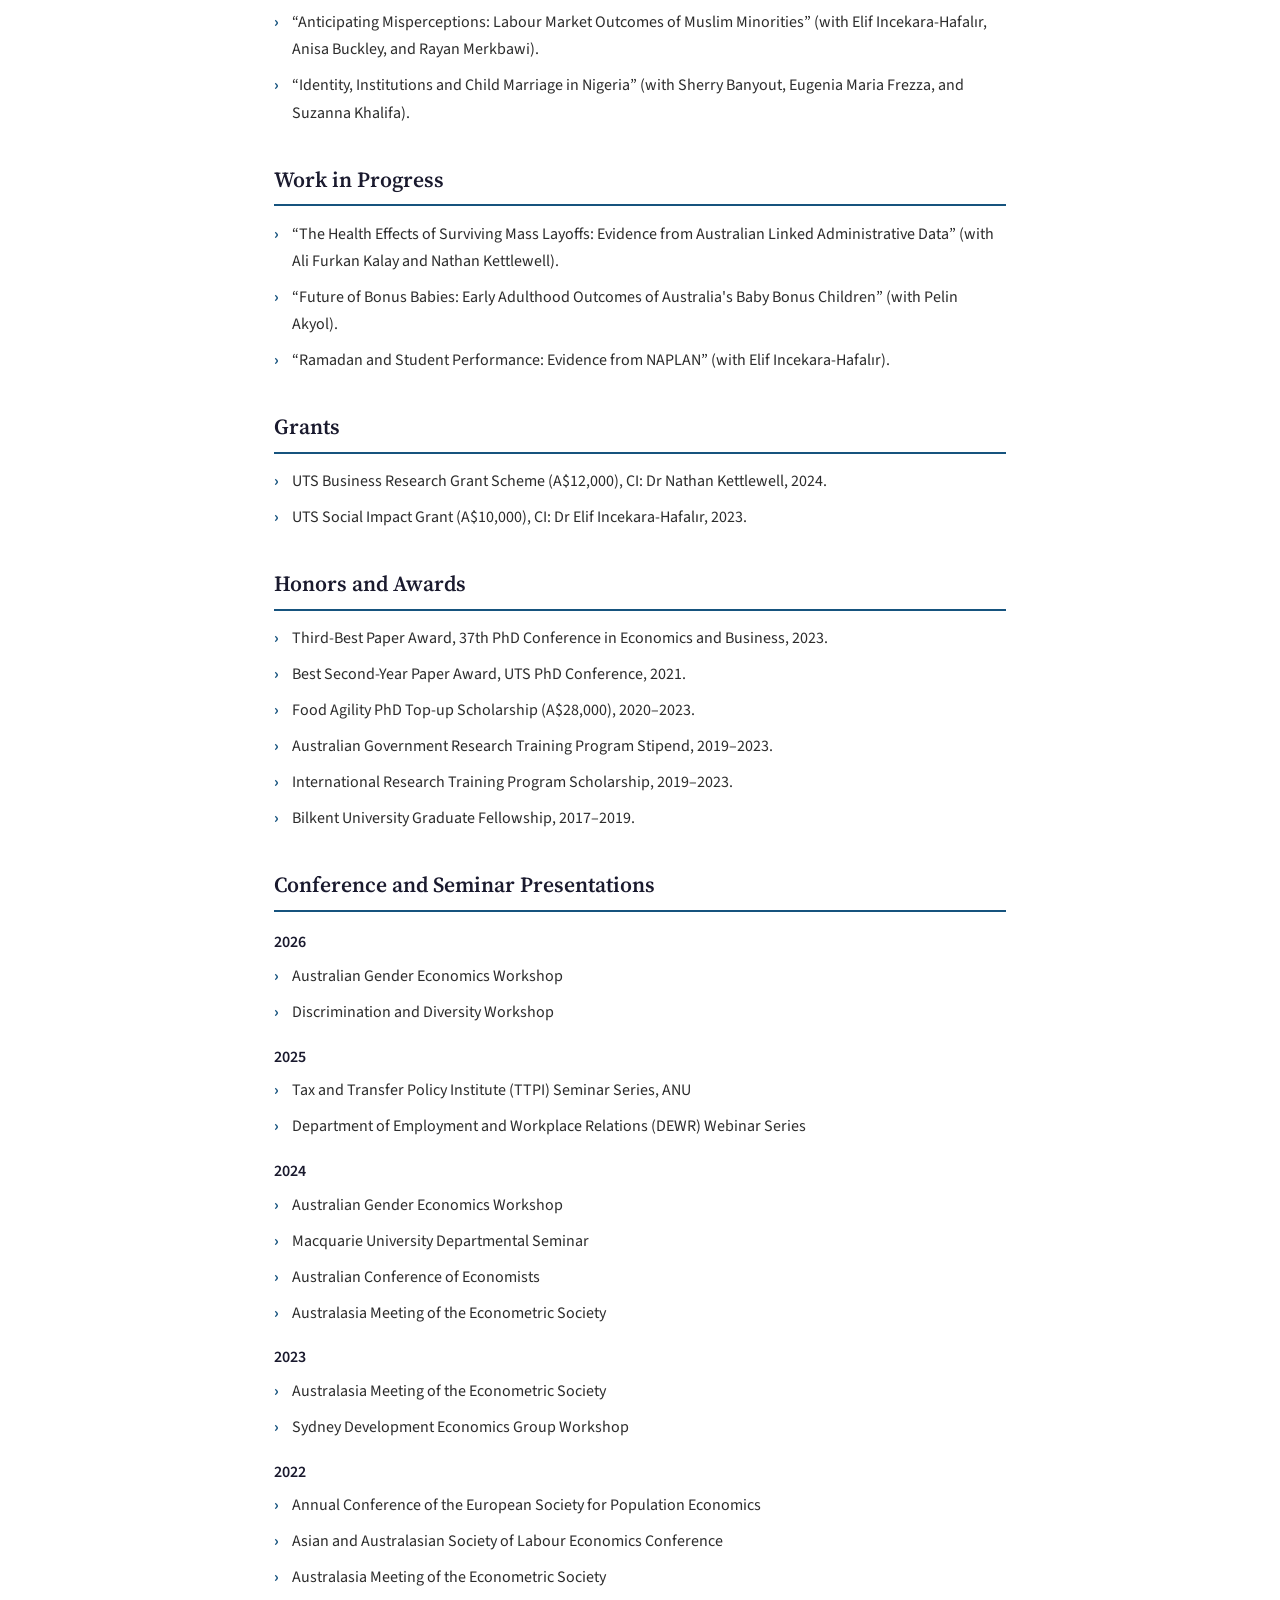
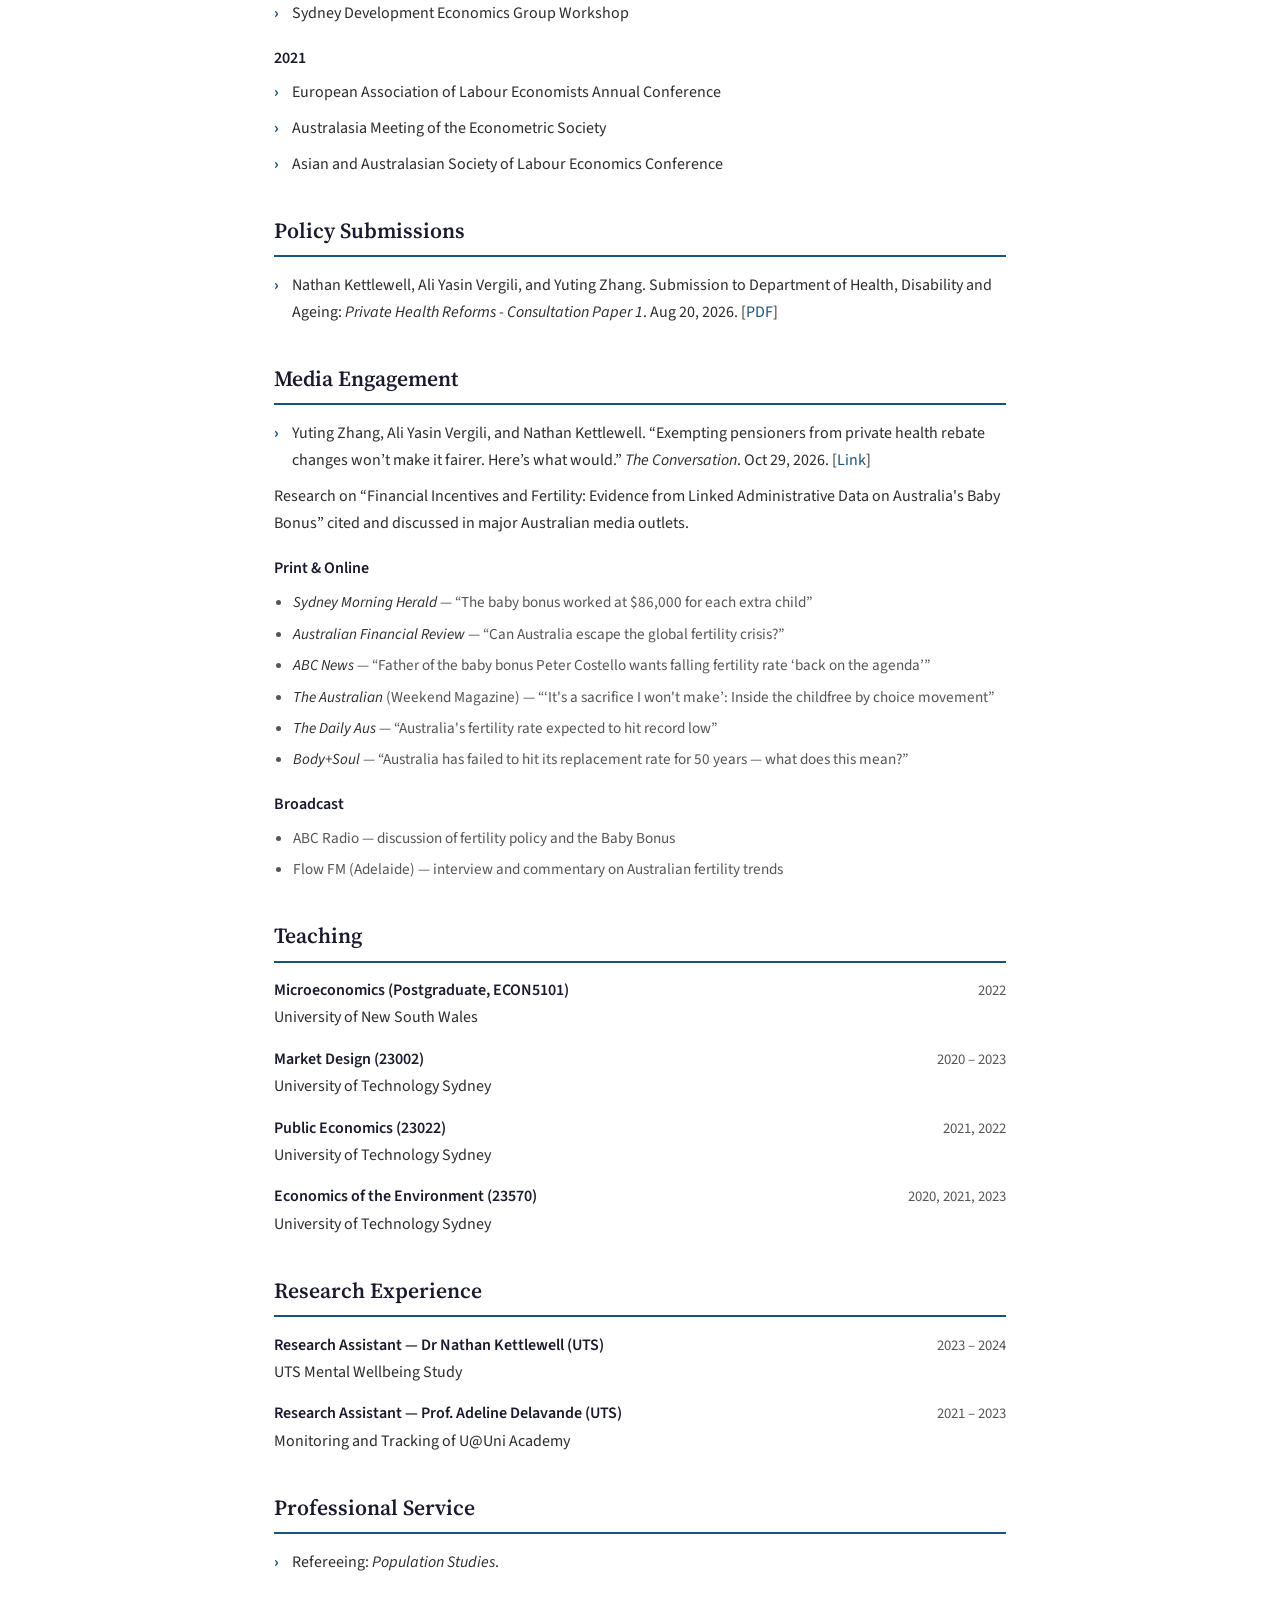
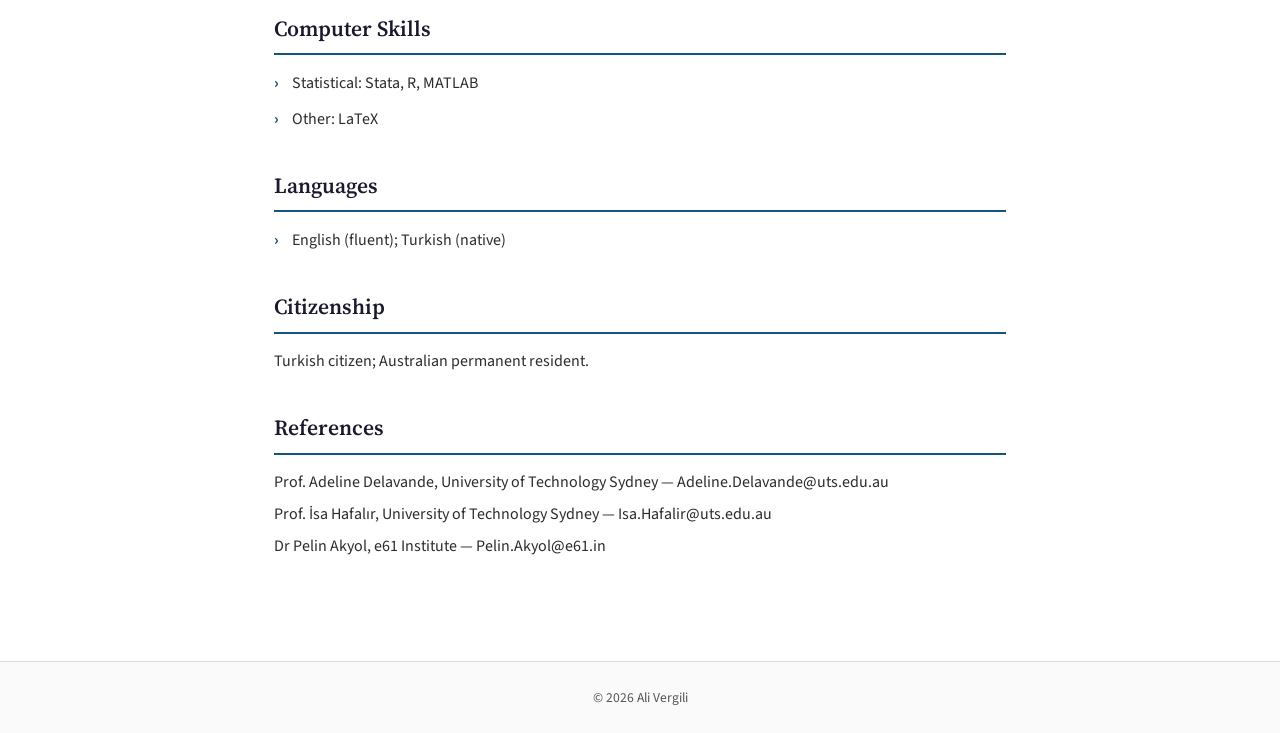
==== commit a006b2b1: "Update Nigeria paper: new title, coauthors and abstract Co-Authored-By: Claude Fable 5.1 <noreply@an" ====
--- a/cv.html
+++ b/cv.html
@@ -64,7 +64,7 @@
             <h1>Ali Vergili</h1>
             <p class="cv-subtitle">Postdoctoral Research Fellow, University of Technology Sydney</p>
             <p class="cv-subtitle"><a href="mailto:aliyasin.vergili@uts.edu.au" style="color: var(--color-accent); text-decoration: none;">aliyasin.vergili@uts.edu.au</a></p>
-            <p class="cv-download"><a href="assets/CV_Ali_Vergili.pdf?v=2026-10-29b"><i class="fas fa-file-pdf"></i> Download PDF version</a></p>
+            <p class="cv-download"><a href="assets/CV_Ali_Vergili.pdf?v=2026-11-12"><i class="fas fa-file-pdf"></i> Download PDF version</a></p>
 
             <h2>Current Position</h2>
             <div class="entry">
@@ -137,7 +137,7 @@
                 <li>“The Impact of Severe Health Shocks on Household Labour Market Outcomes and Well-Being in Australia” (with Pelin Akyol and Matt Nolan).</li>
                 <li>“Do Higher Unemployment Benefits Reduce Incentives to Work? Insights from the Coronavirus Supplement” (with Erin Clarke and Matt Nolan).</li>
                 <li>“Anticipating Misperceptions: Labour Market Outcomes of Muslim Minorities” (with Elif Incekara-Hafalır, Anisa Buckley, and Rayan Merkbawi).</li>
-                <li>“Failure of International Laws in Local Contexts: The Case of the Child Rights Act in Nigeria”.</li>
+                <li>“Identity, Institutions and Child Marriage in Nigeria” (with Sherry Banyout, Eugenia Maria Frezza, and Suzanna Khalifa).</li>
             </ul>
 
             <h2>Work in Progress</h2>
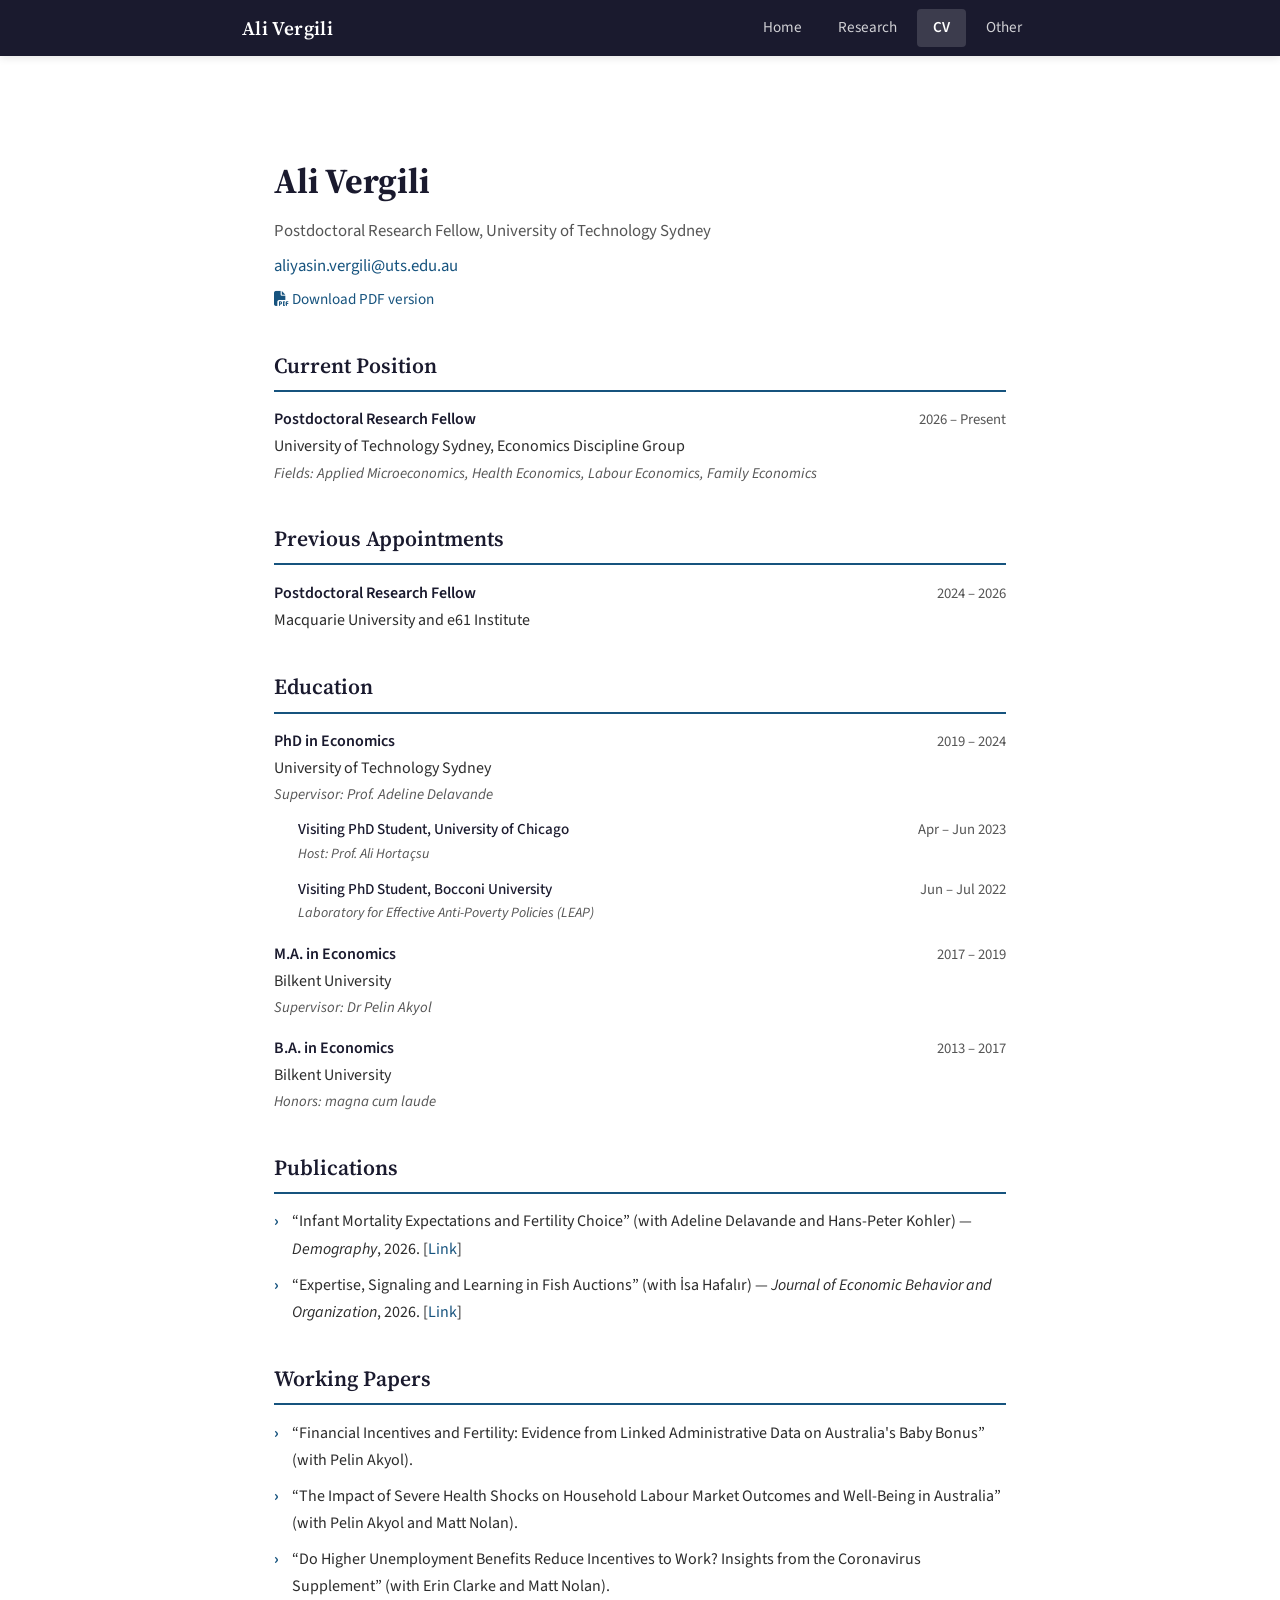
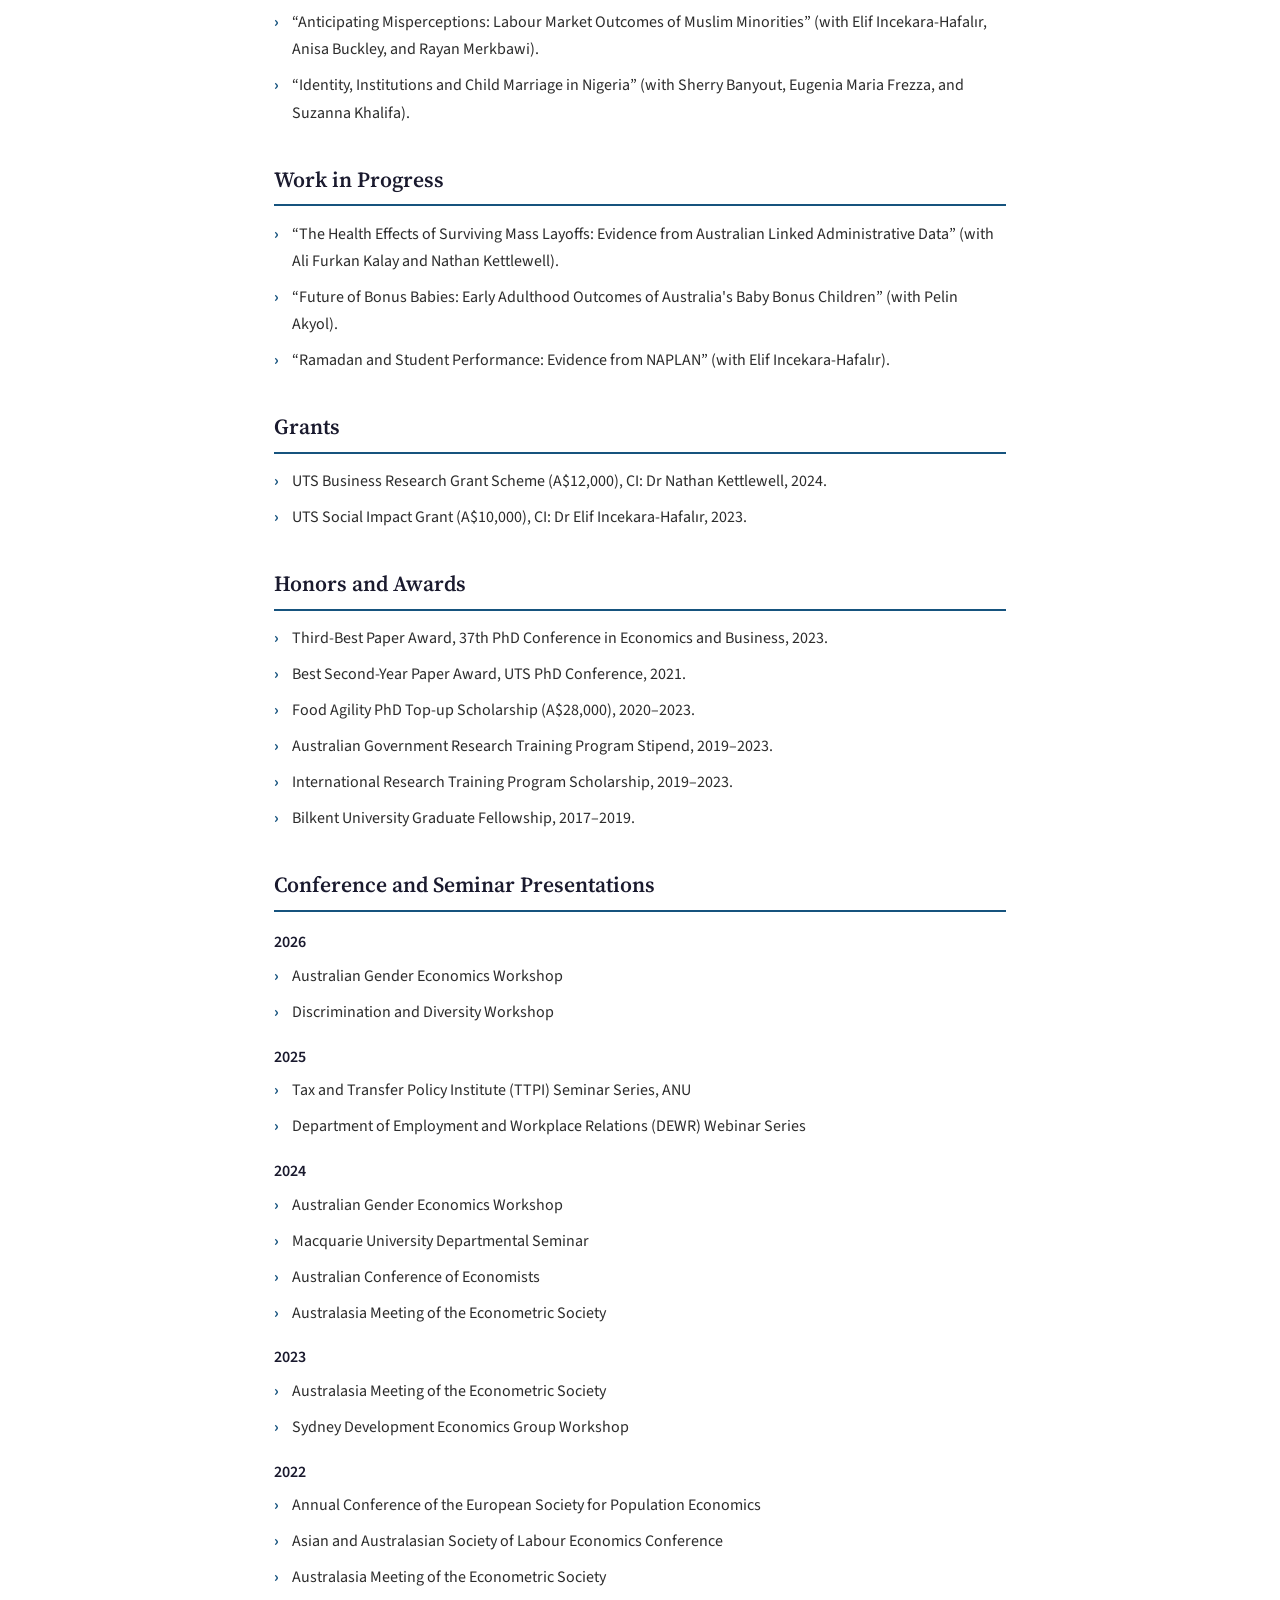
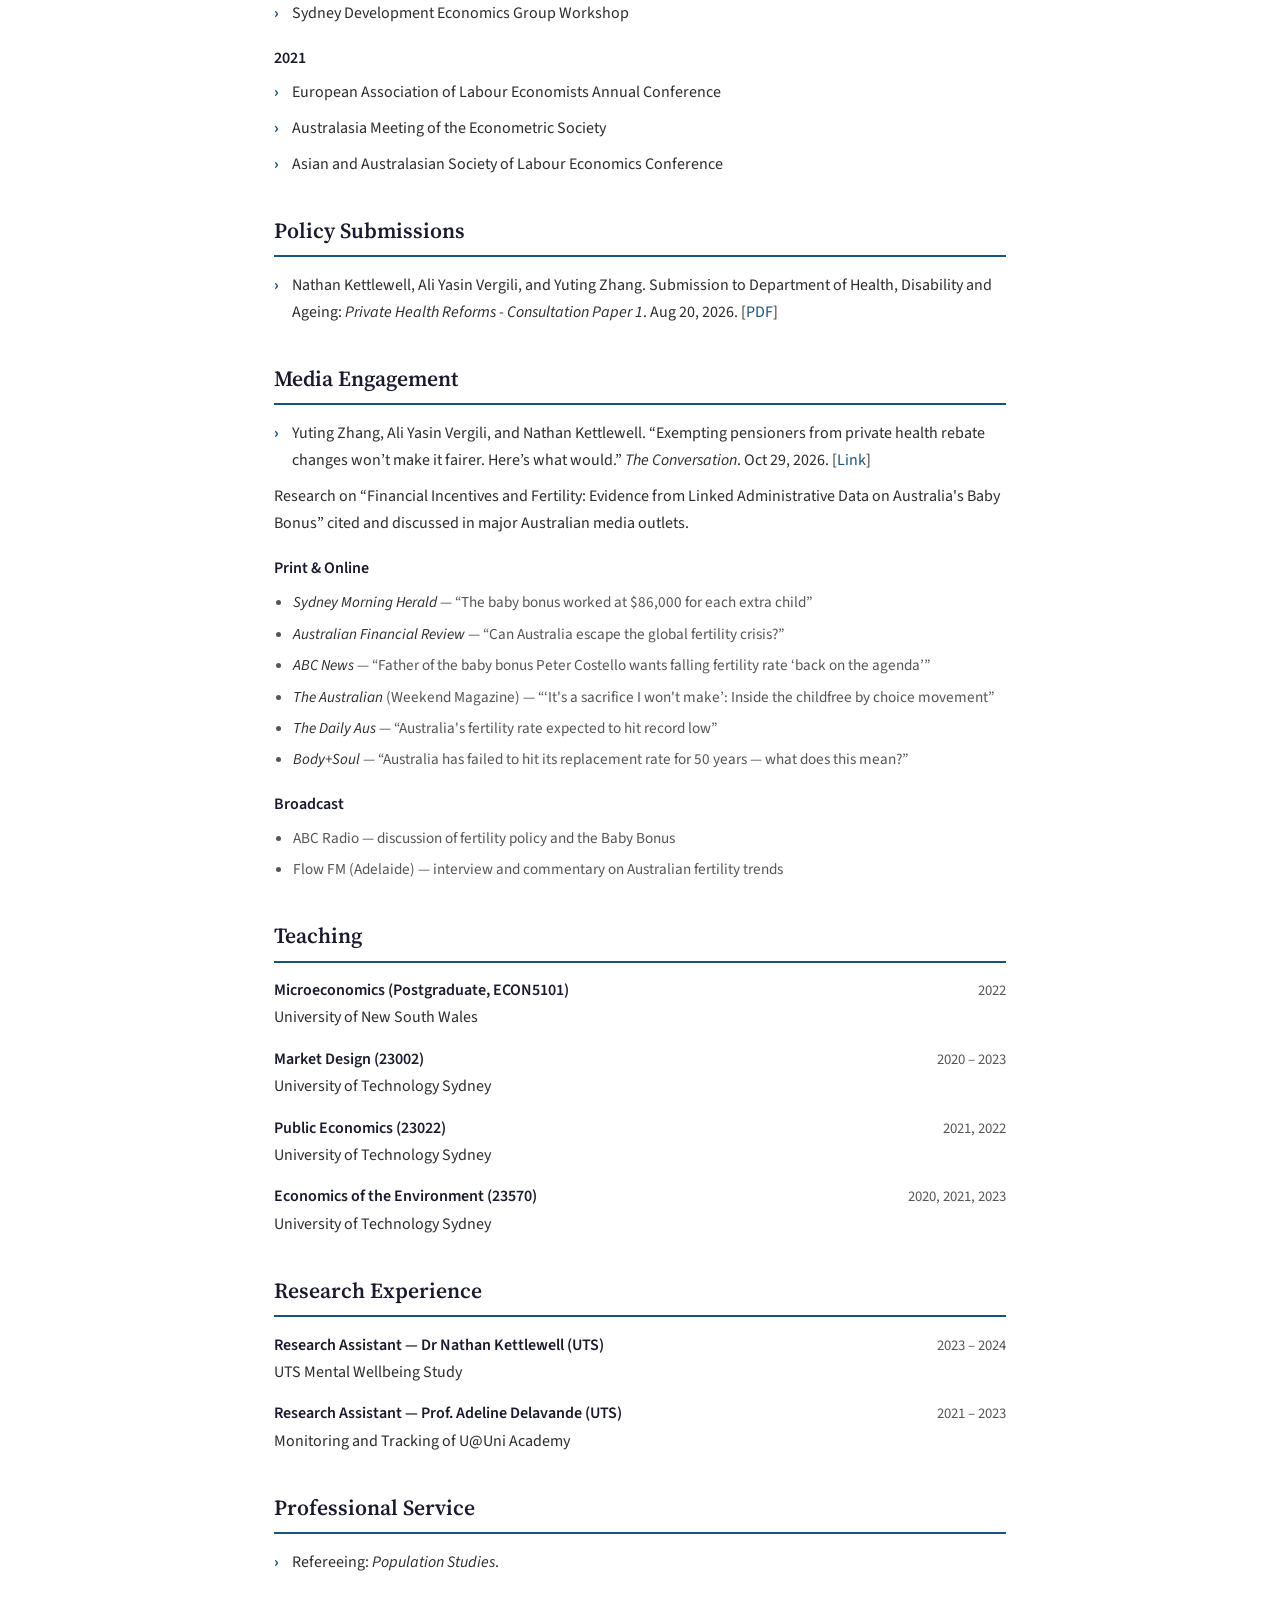
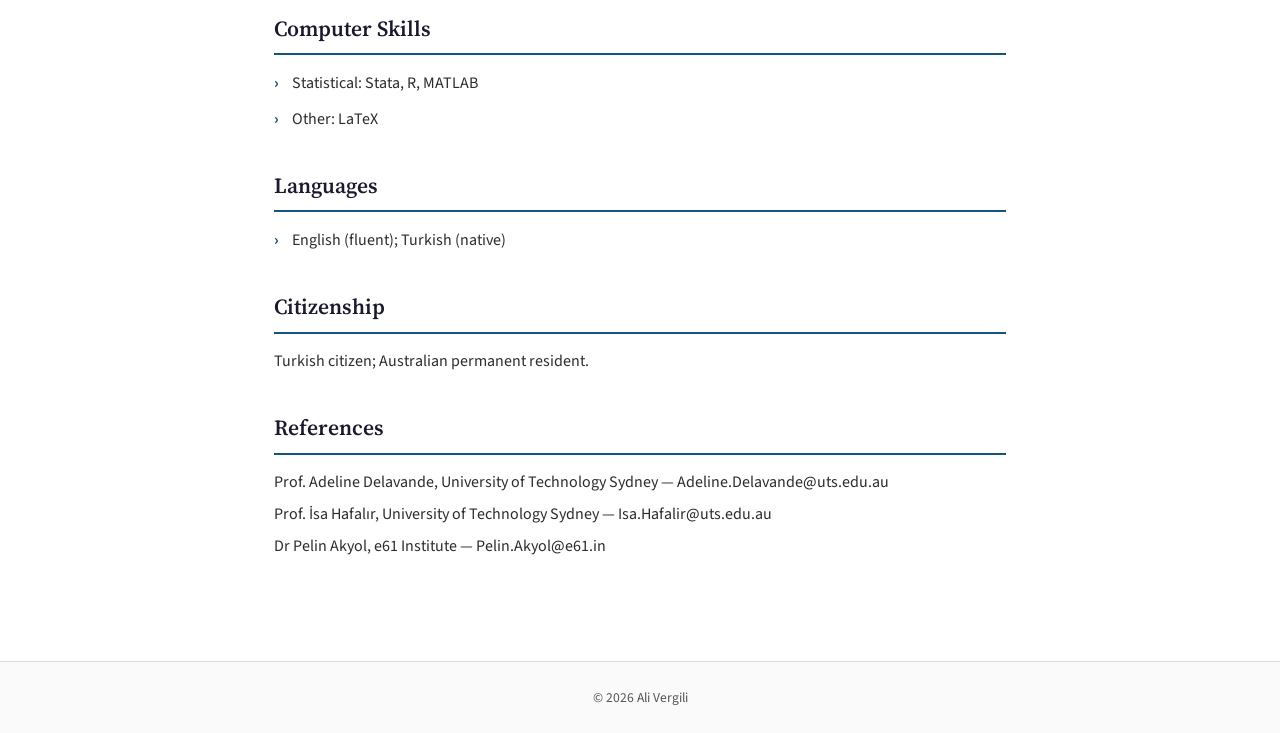
==== commit 0678ee96: "Fish auctions paper published in JEBO: update research page, CV tab and CV PDF Co-Authored-By: Claud" ====
--- a/cv.html
+++ b/cv.html
@@ -64,7 +64,7 @@
             <h1>Ali Vergili</h1>
             <p class="cv-subtitle">Postdoctoral Research Fellow, University of Technology Sydney</p>
             <p class="cv-subtitle"><a href="mailto:aliyasin.vergili@uts.edu.au" style="color: var(--color-accent); text-decoration: none;">aliyasin.vergili@uts.edu.au</a></p>
-            <p class="cv-download"><a href="assets/CV_Ali_Vergili.pdf?v=2026-11-12"><i class="fas fa-file-pdf"></i> Download PDF version</a></p>
+            <p class="cv-download"><a href="assets/CV_Ali_Vergili.pdf?v=2026-11-19"><i class="fas fa-file-pdf"></i> Download PDF version</a></p>
 
             <h2>Current Position</h2>
             <div class="entry">
@@ -128,7 +128,7 @@
             <h2>Publications</h2>
             <ul class="items">
                 <li>“Infant Mortality Expectations and Fertility Choice” (with Adeline Delavande and Hans-Peter Kohler) — <em>Demography</em>, 2026. [<a href="https://read.dukeupress.edu/demography/article/63/2/561/409374/Infant-Mortality-Expectation-and-Fertility" target="_blank" style="color: var(--color-accent); text-decoration: none;">Link</a>]</li>
-                <li>“Expertise, Signaling and Learning in Fish Auctions” (with İsa Hafalır) — <em>Journal of Economic Behavior and Organization</em>, forthcoming.</li>
+                <li>“Expertise, Signaling and Learning in Fish Auctions” (with İsa Hafalır) — <em>Journal of Economic Behavior and Organization</em>, 2026. [<a href="https://doi.org/10.1016/j.jebo.2026.107814" target="_blank" style="color: var(--color-accent); text-decoration: none;">Link</a>]</li>
             </ul>
 
             <h2>Working Papers</h2>
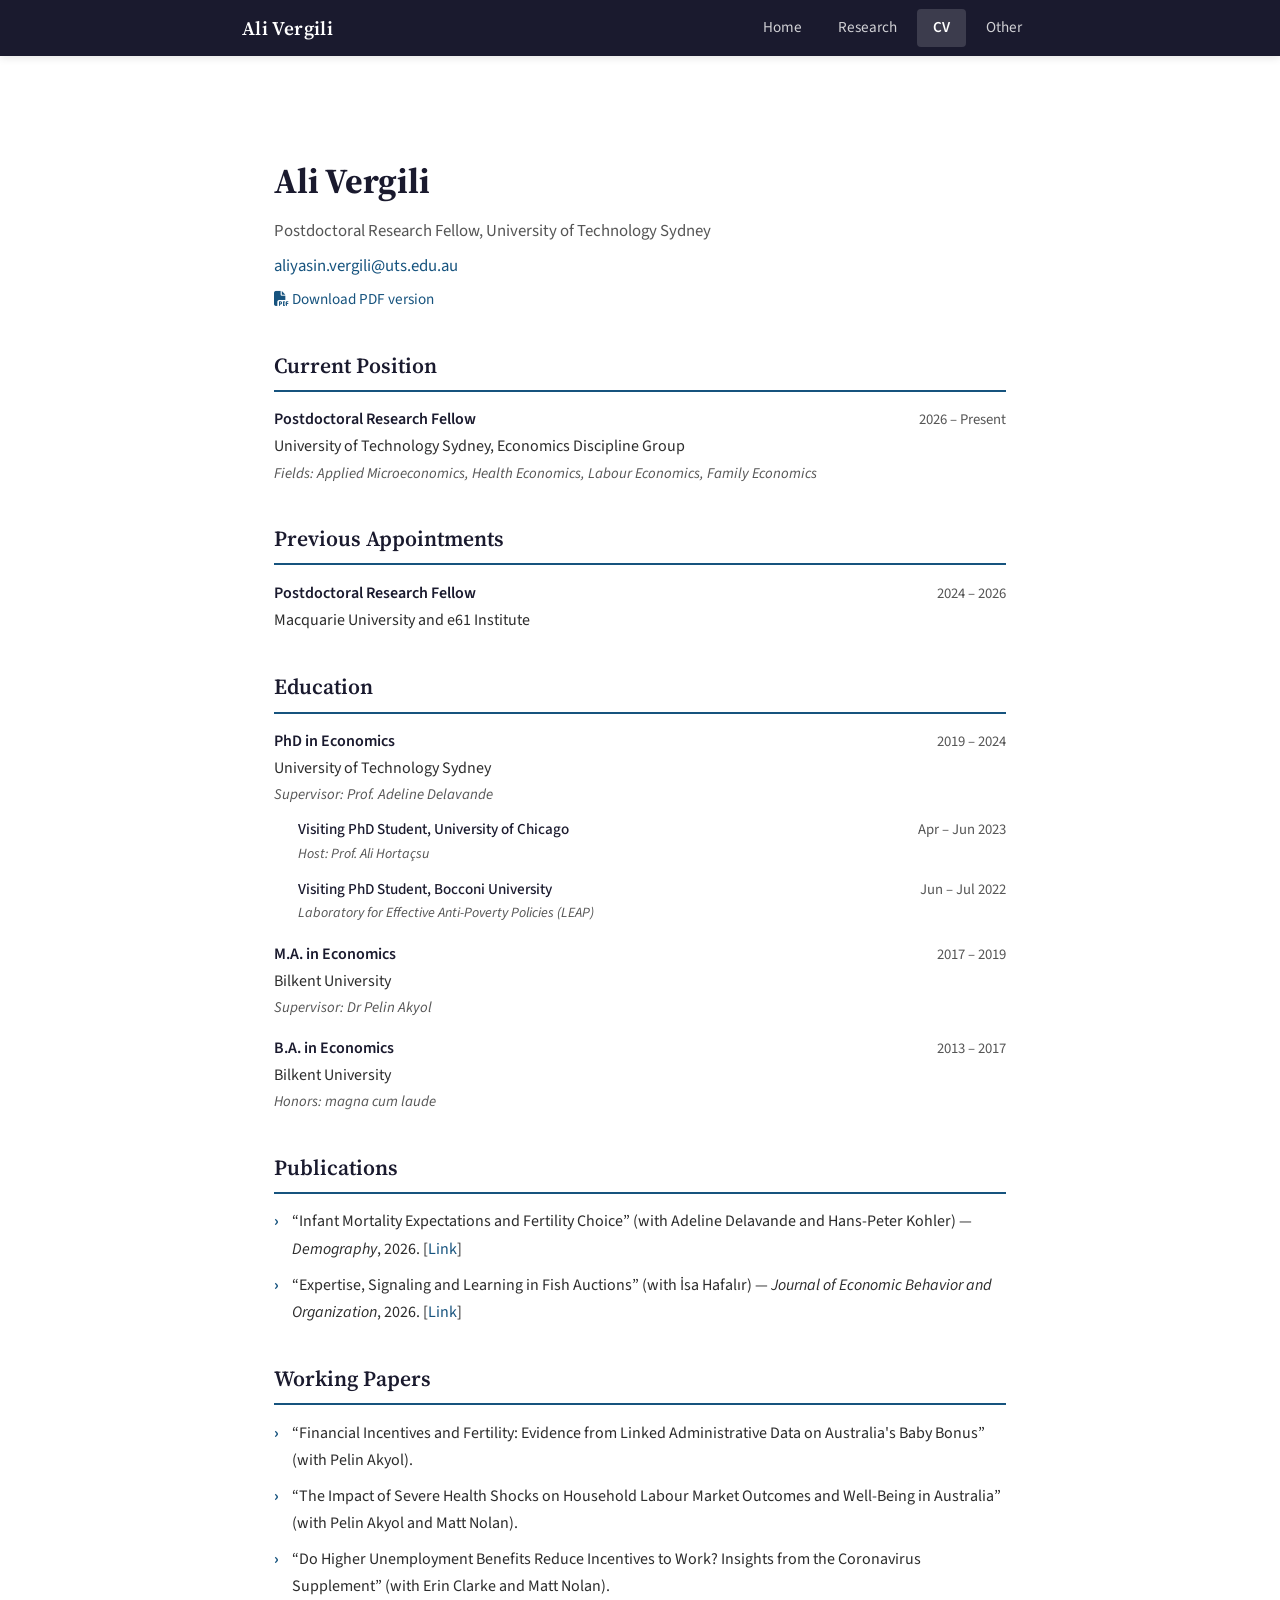
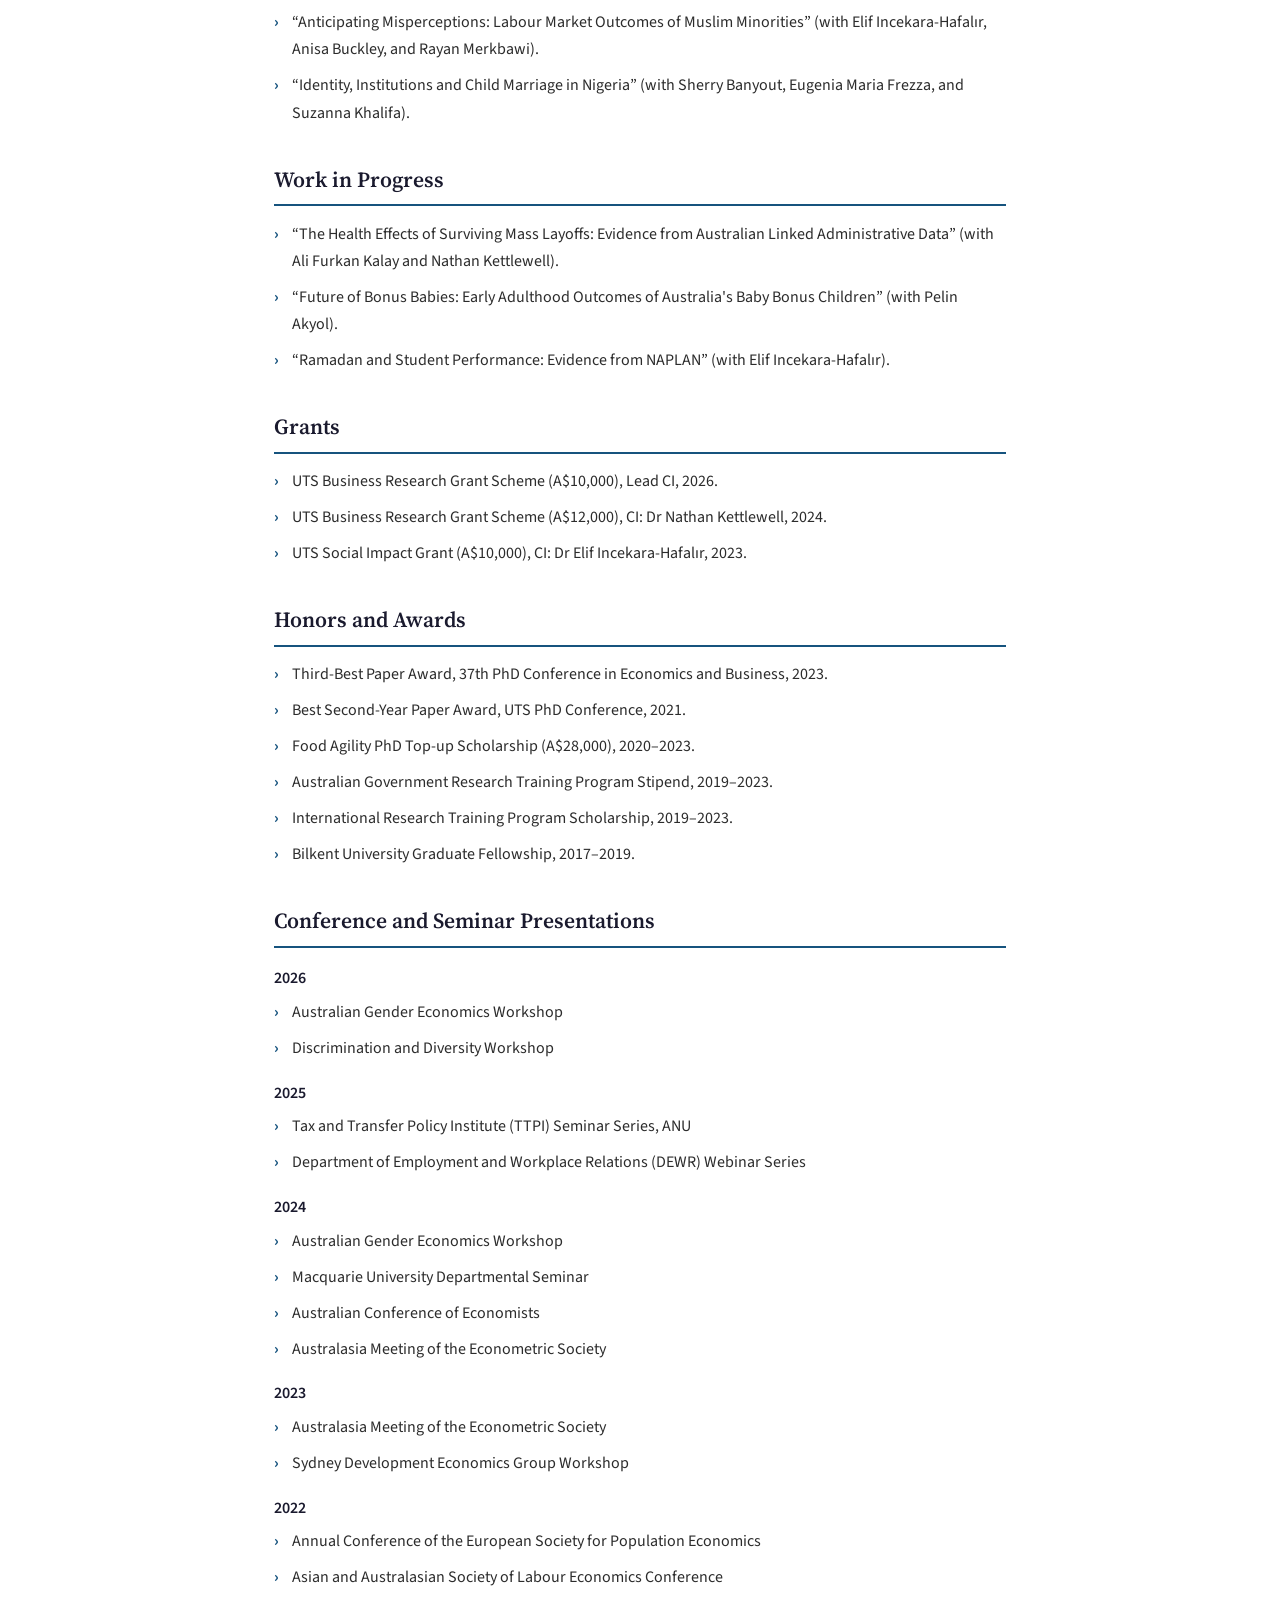
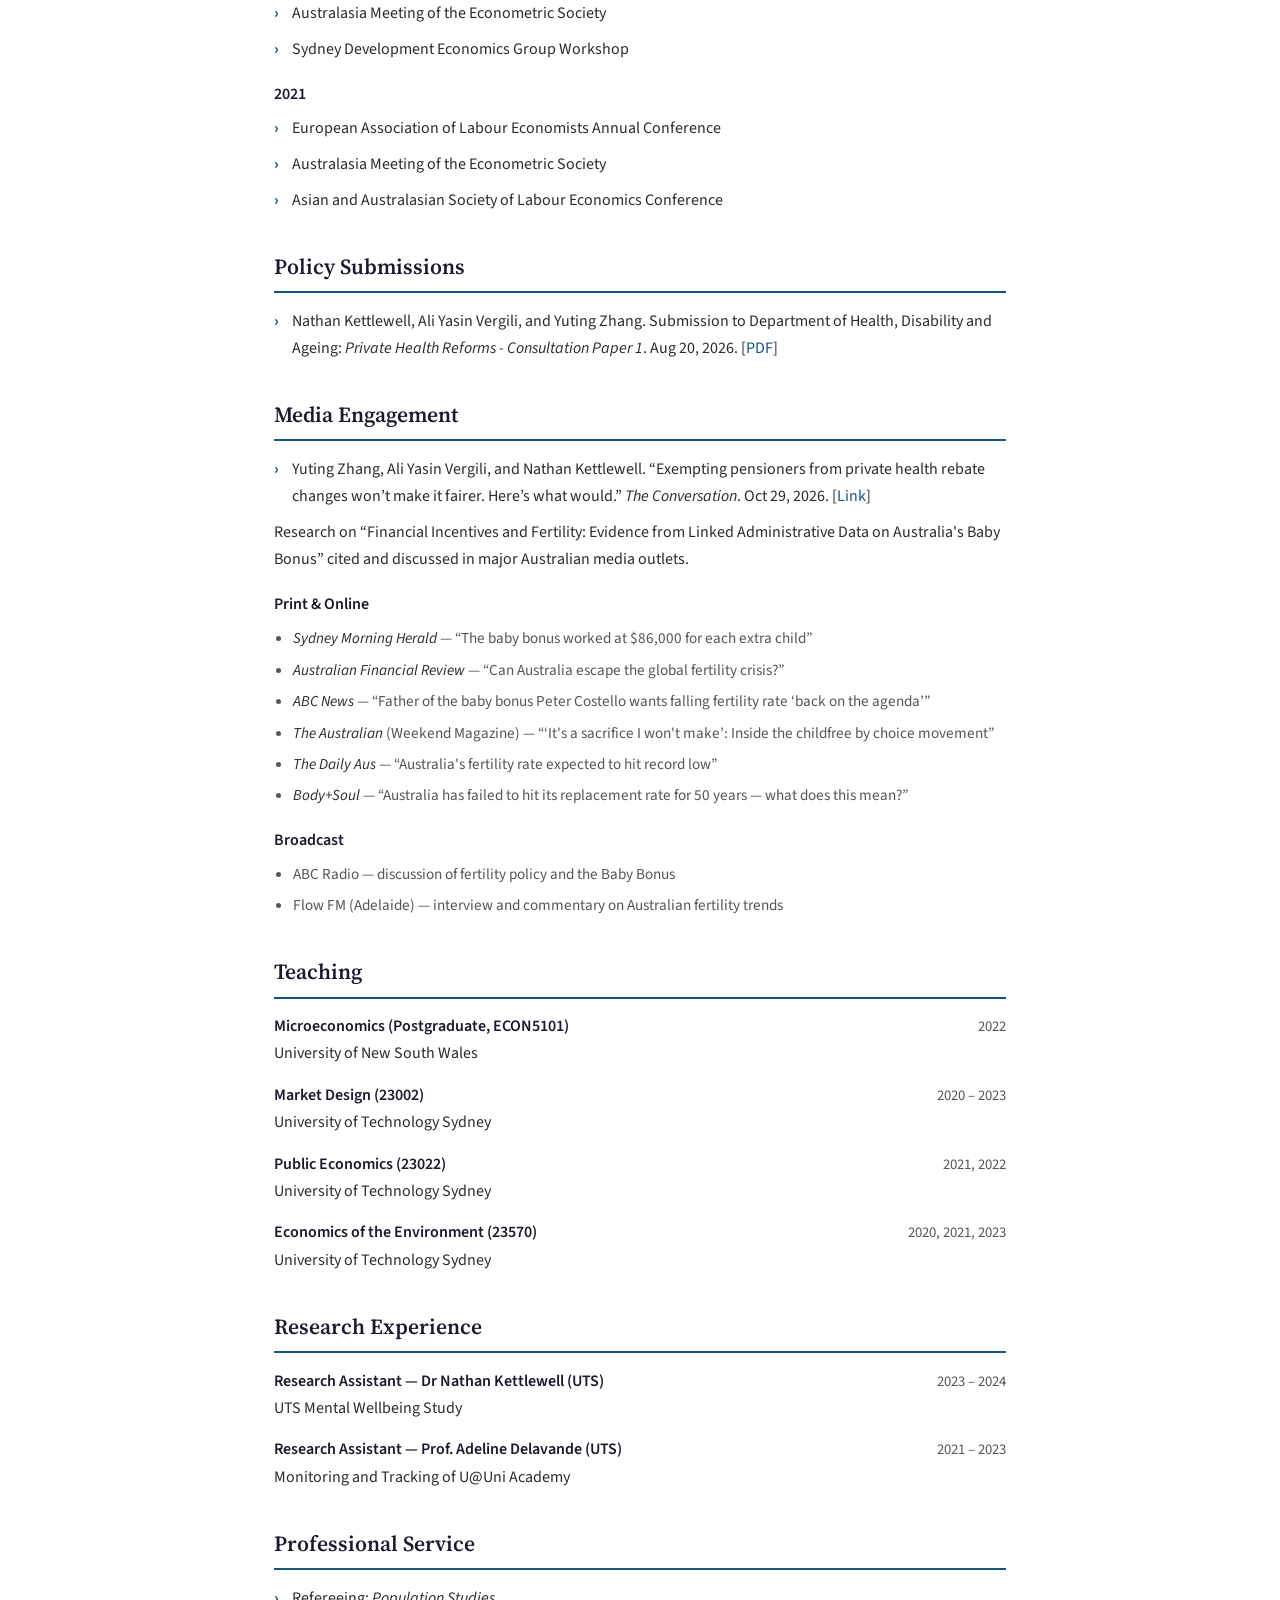
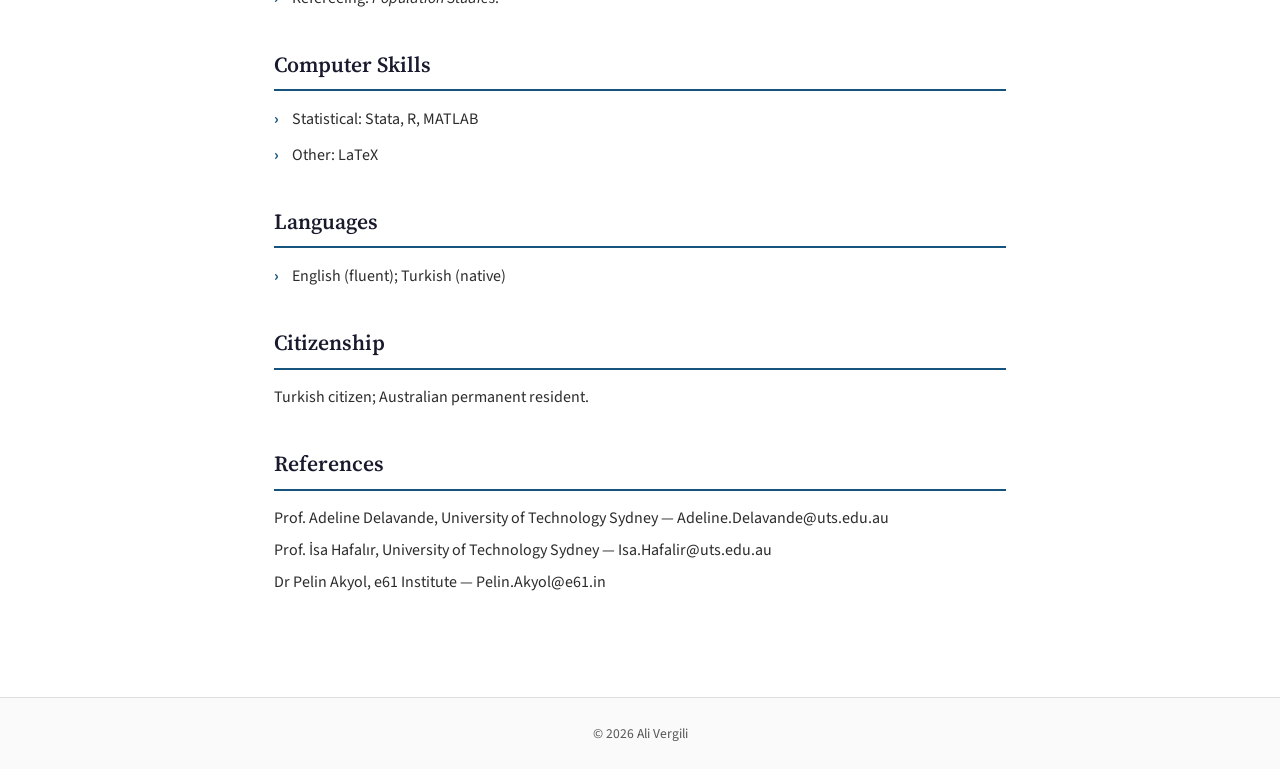
==== commit bc483990: "Add UTS Business Research Grant 2027 (Lead CI) to CV tab and CV PDF Co-Authored-By: Claude Fable 5.2" ====
--- a/cv.html
+++ b/cv.html
@@ -64,7 +64,7 @@
             <h1>Ali Vergili</h1>
             <p class="cv-subtitle">Postdoctoral Research Fellow, University of Technology Sydney</p>
             <p class="cv-subtitle"><a href="mailto:aliyasin.vergili@uts.edu.au" style="color: var(--color-accent); text-decoration: none;">aliyasin.vergili@uts.edu.au</a></p>
-            <p class="cv-download"><a href="assets/CV_Ali_Vergili.pdf?v=2026-11-19"><i class="fas fa-file-pdf"></i> Download PDF version</a></p>
+            <p class="cv-download"><a href="assets/CV_Ali_Vergili.pdf?v=2026-11-23"><i class="fas fa-file-pdf"></i> Download PDF version</a></p>
 
             <h2>Current Position</h2>
             <div class="entry">
@@ -149,6 +149,7 @@
 
             <h2>Grants</h2>
             <ul class="items">
+                <li>UTS Business Research Grant Scheme (A$10,000), Lead CI, 2026.</li>
                 <li>UTS Business Research Grant Scheme (A$12,000), CI: Dr Nathan Kettlewell, 2024.</li>
                 <li>UTS Social Impact Grant (A$10,000), CI: Dr Elif Incekara-Hafalır, 2023.</li>
             </ul>
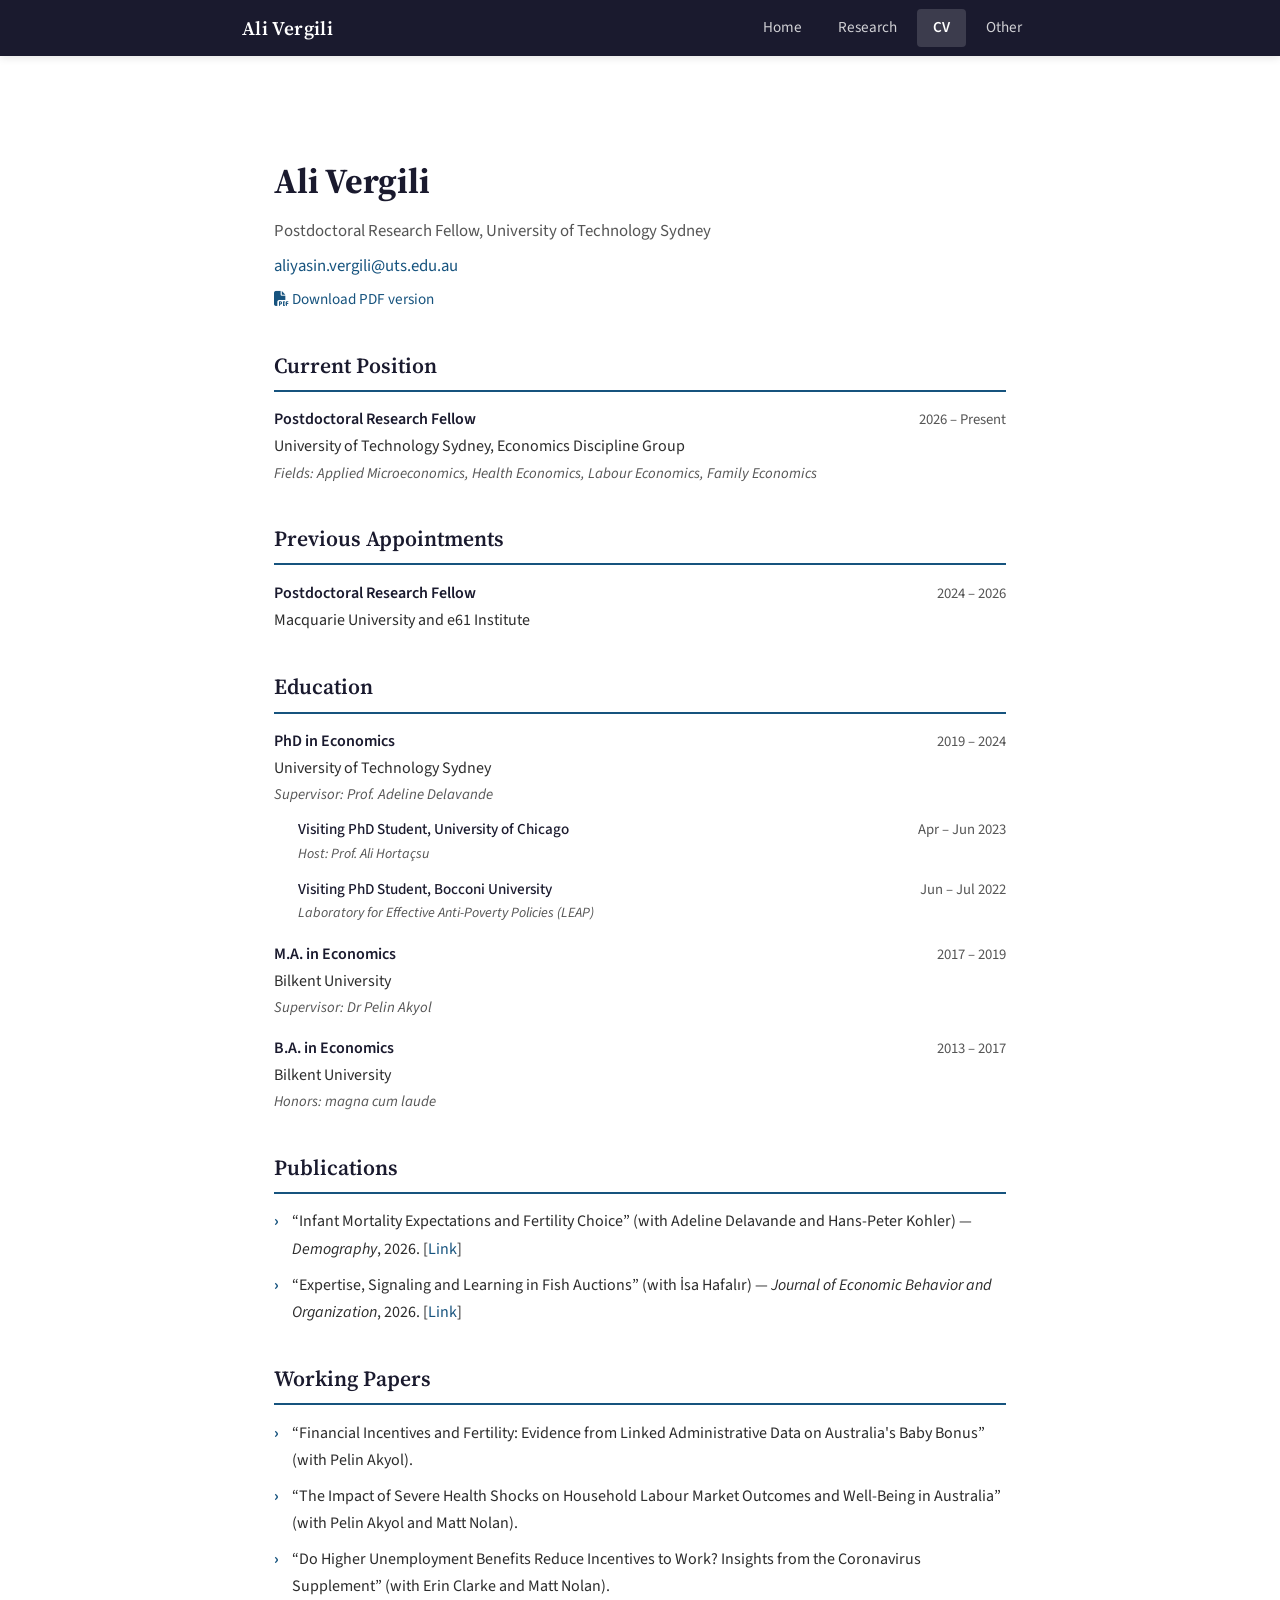
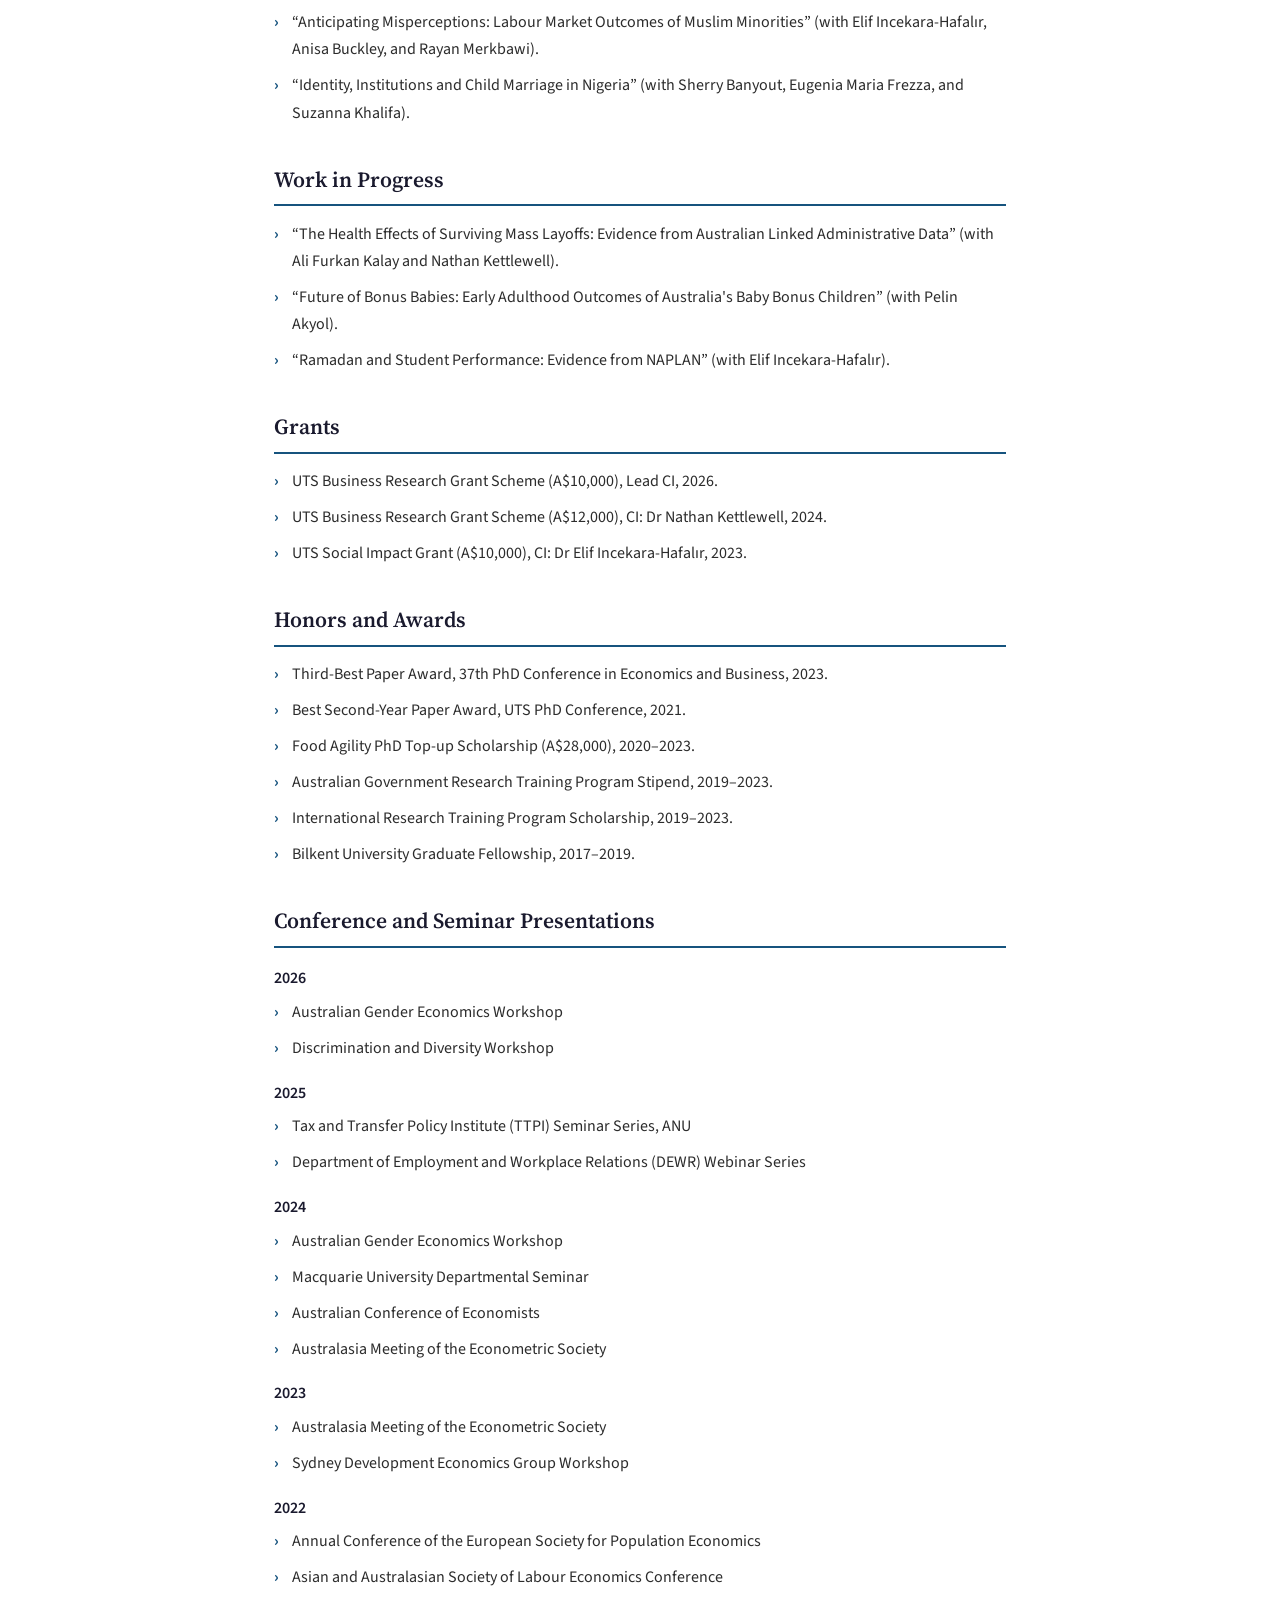
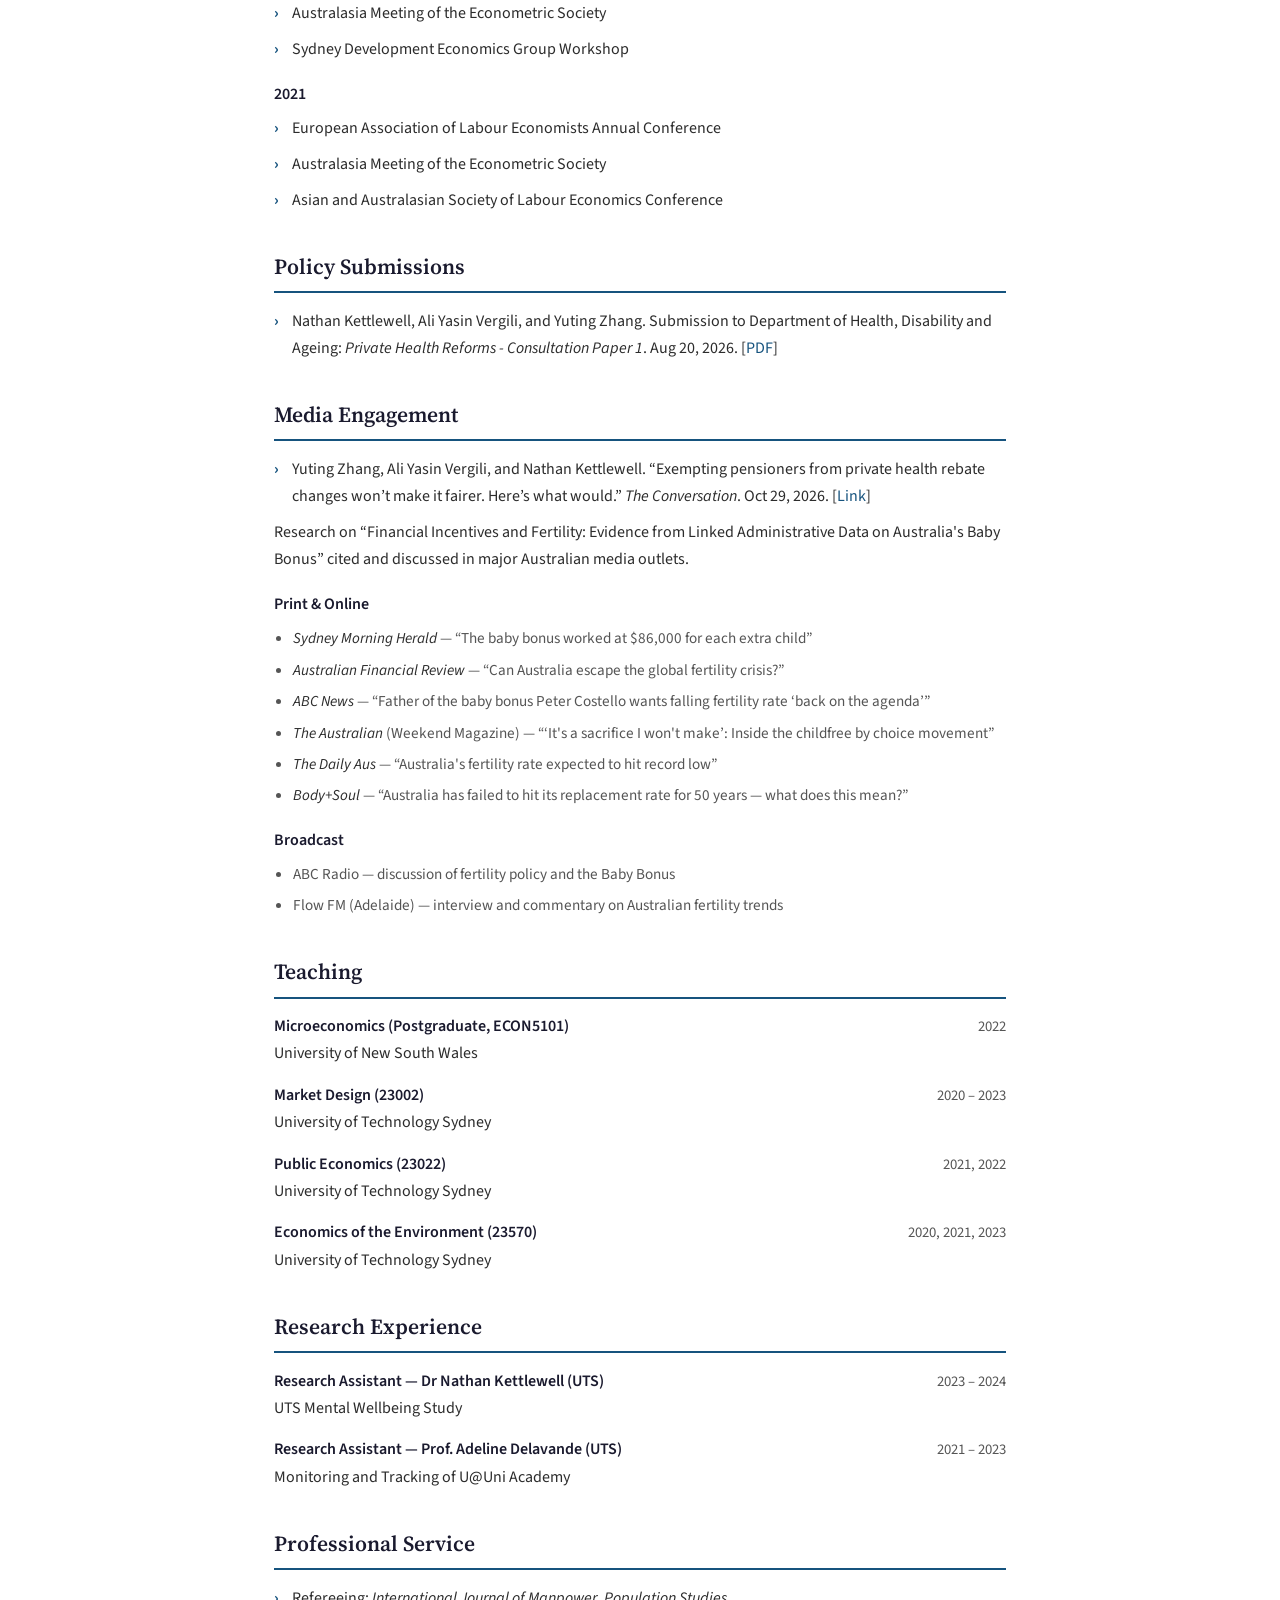
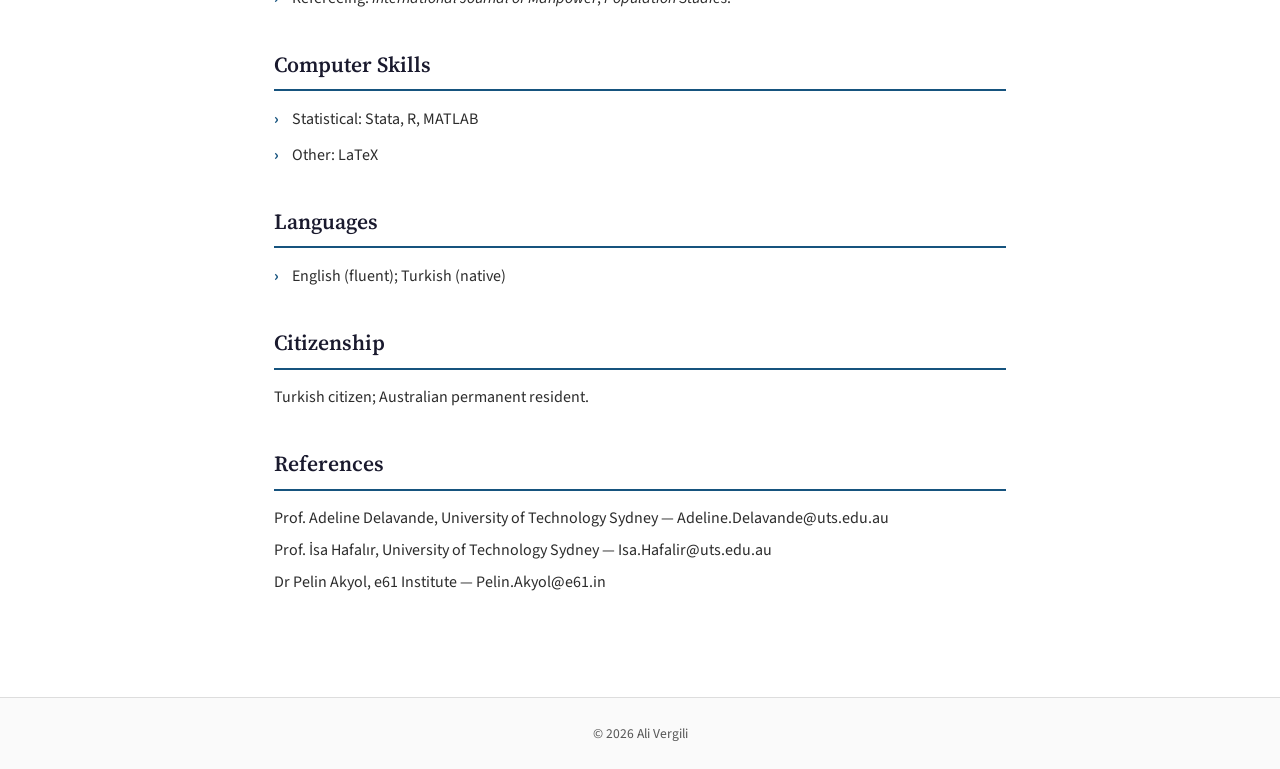
==== commit c8845806: "CV: add International Journal of Manpower to refereeing Co-Authored-By: Claude Fable 5.1 <noreply@an" ====
--- a/cv.html
+++ b/cv.html
@@ -274,7 +274,7 @@
 
             <h2>Professional Service</h2>
             <ul class="items">
-                <li>Refereeing: <em>Population Studies</em>.</li>
+                <li>Refereeing: <em>International Journal of Manpower</em>, <em>Population Studies</em>.</li>
             </ul>
 
             <h2>Computer Skills</h2>
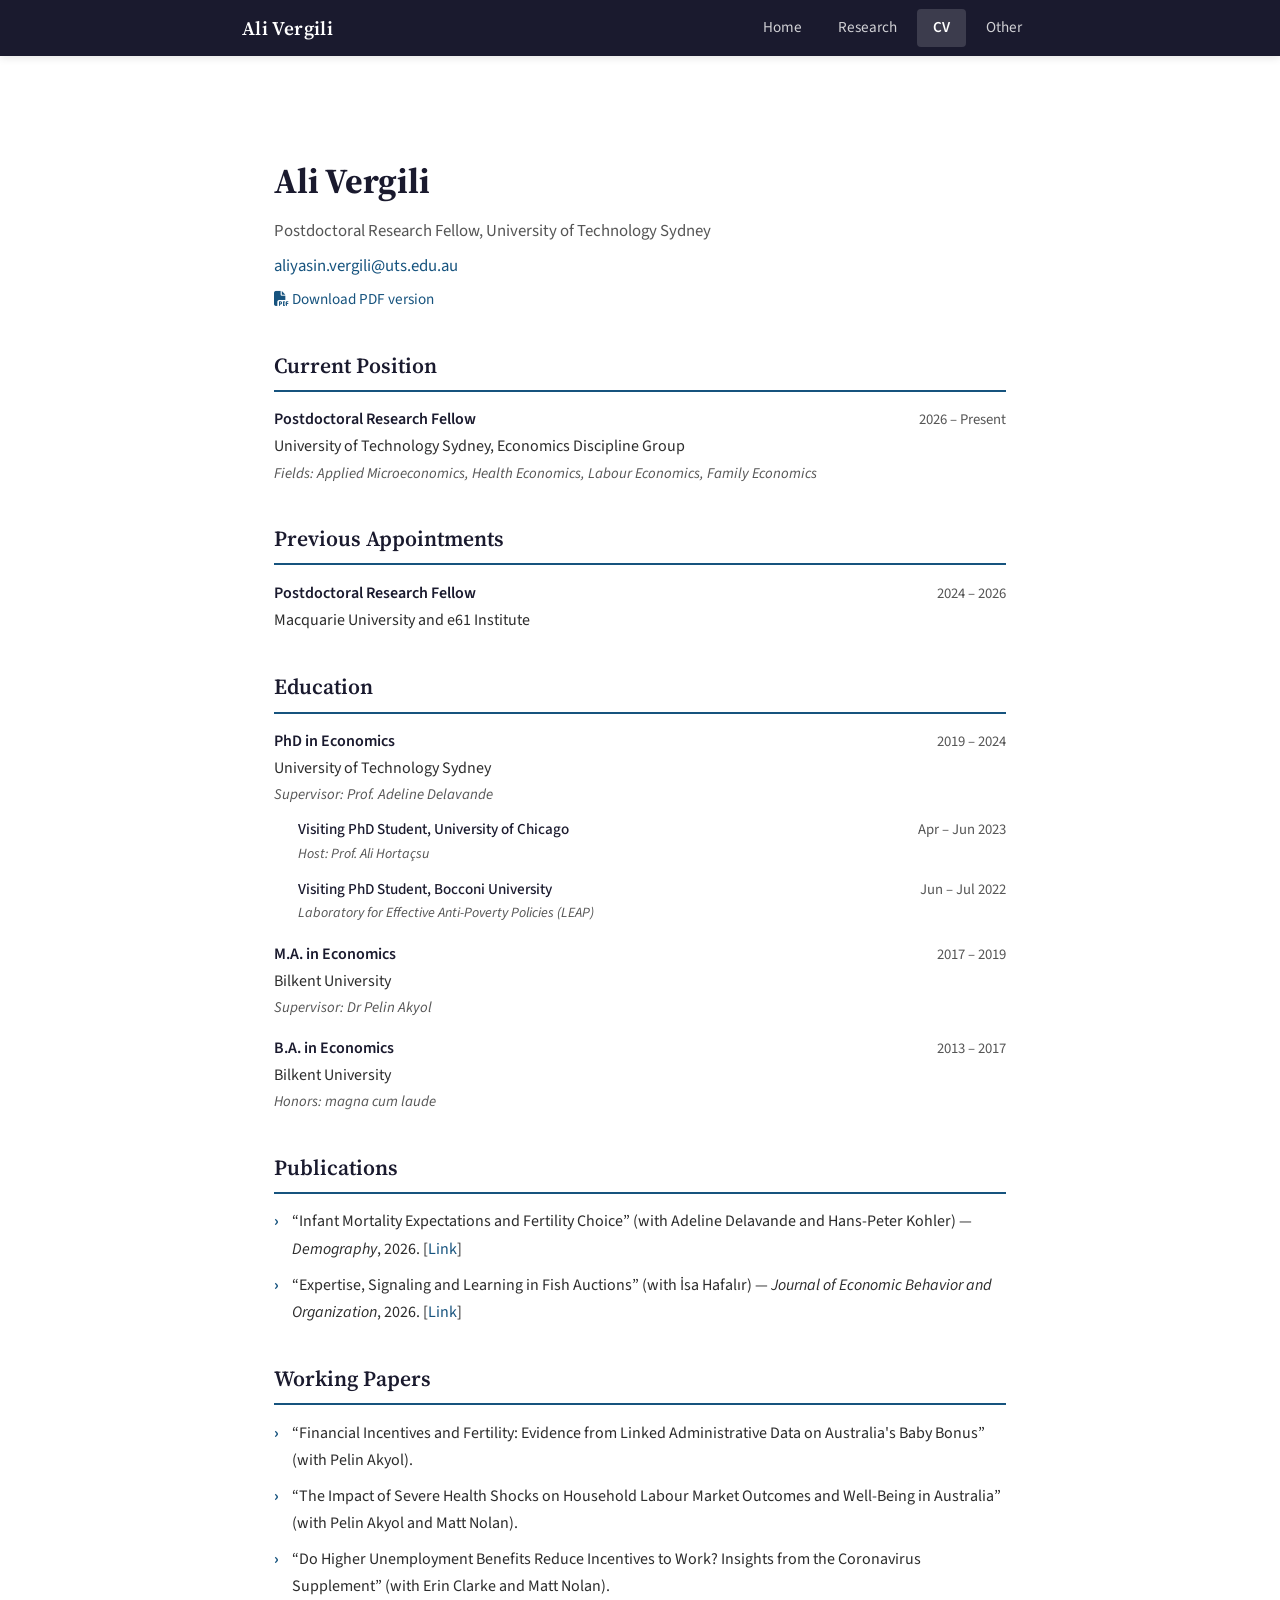
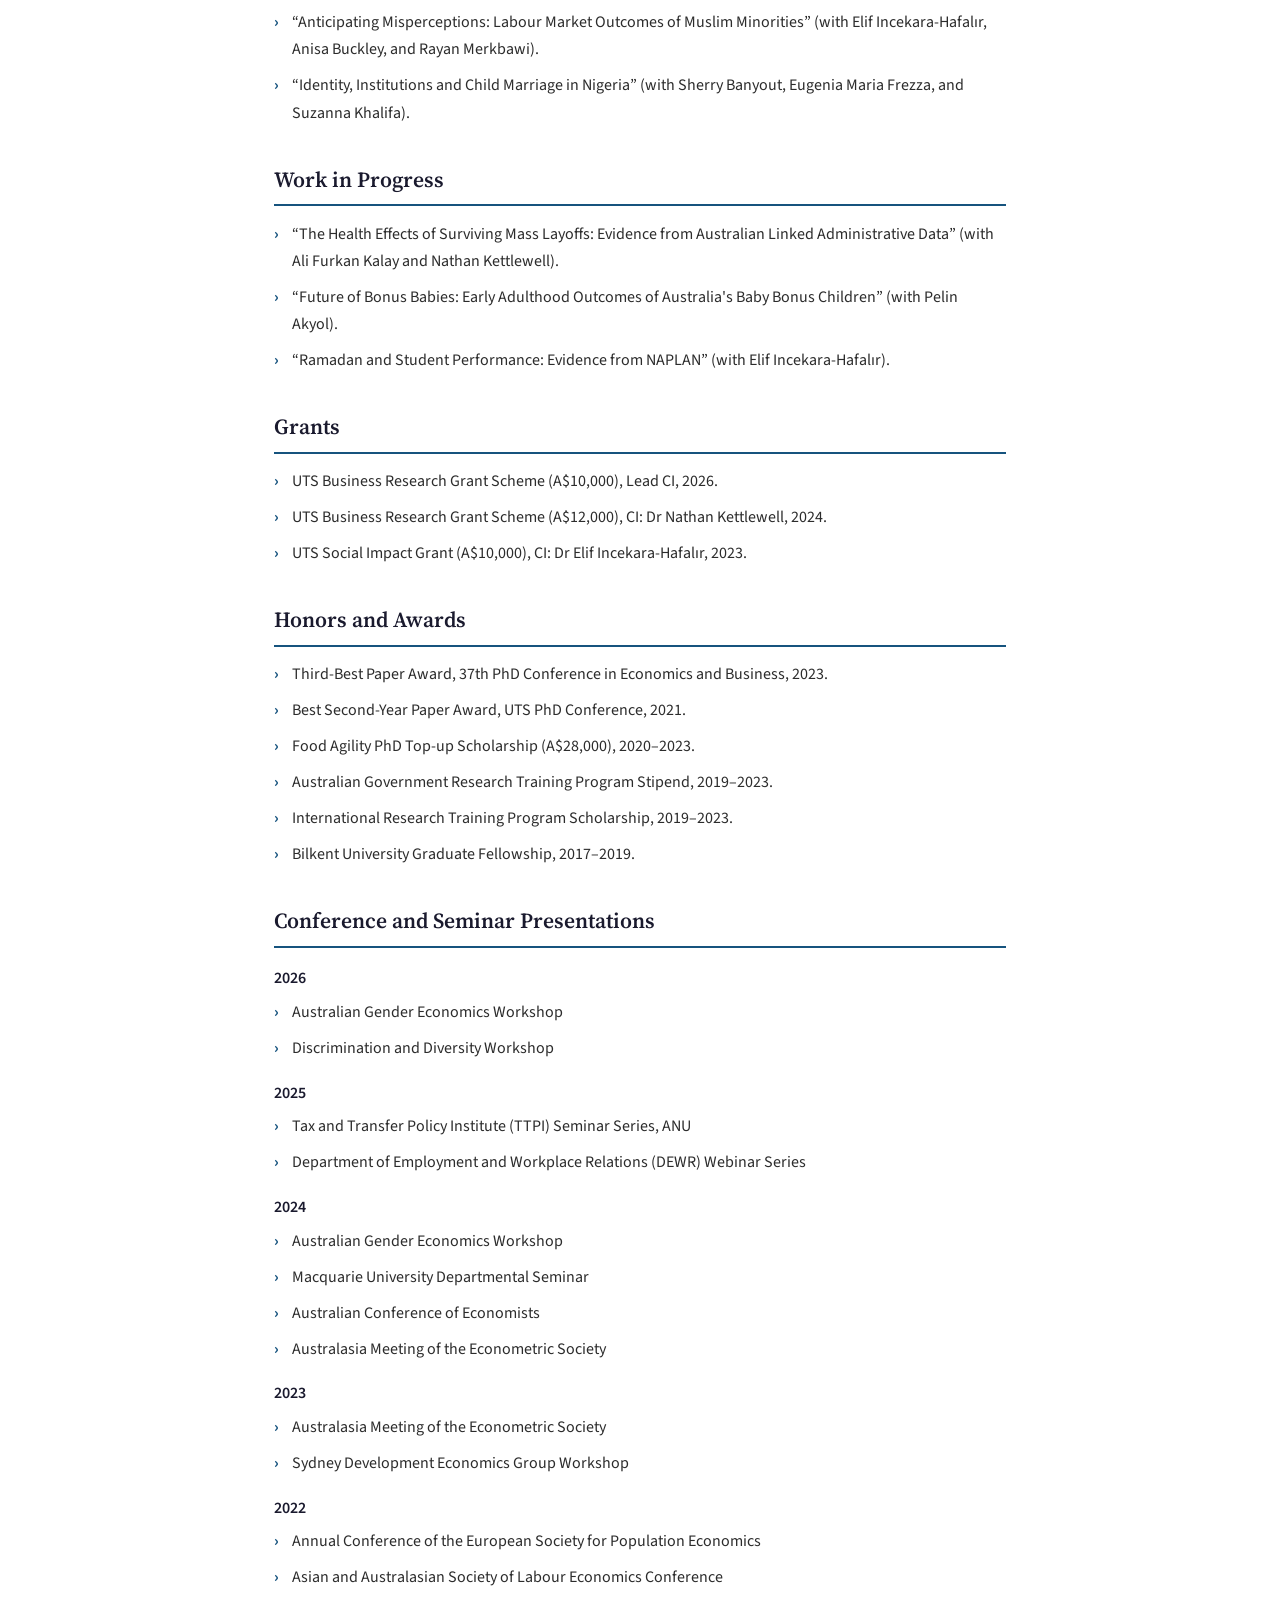
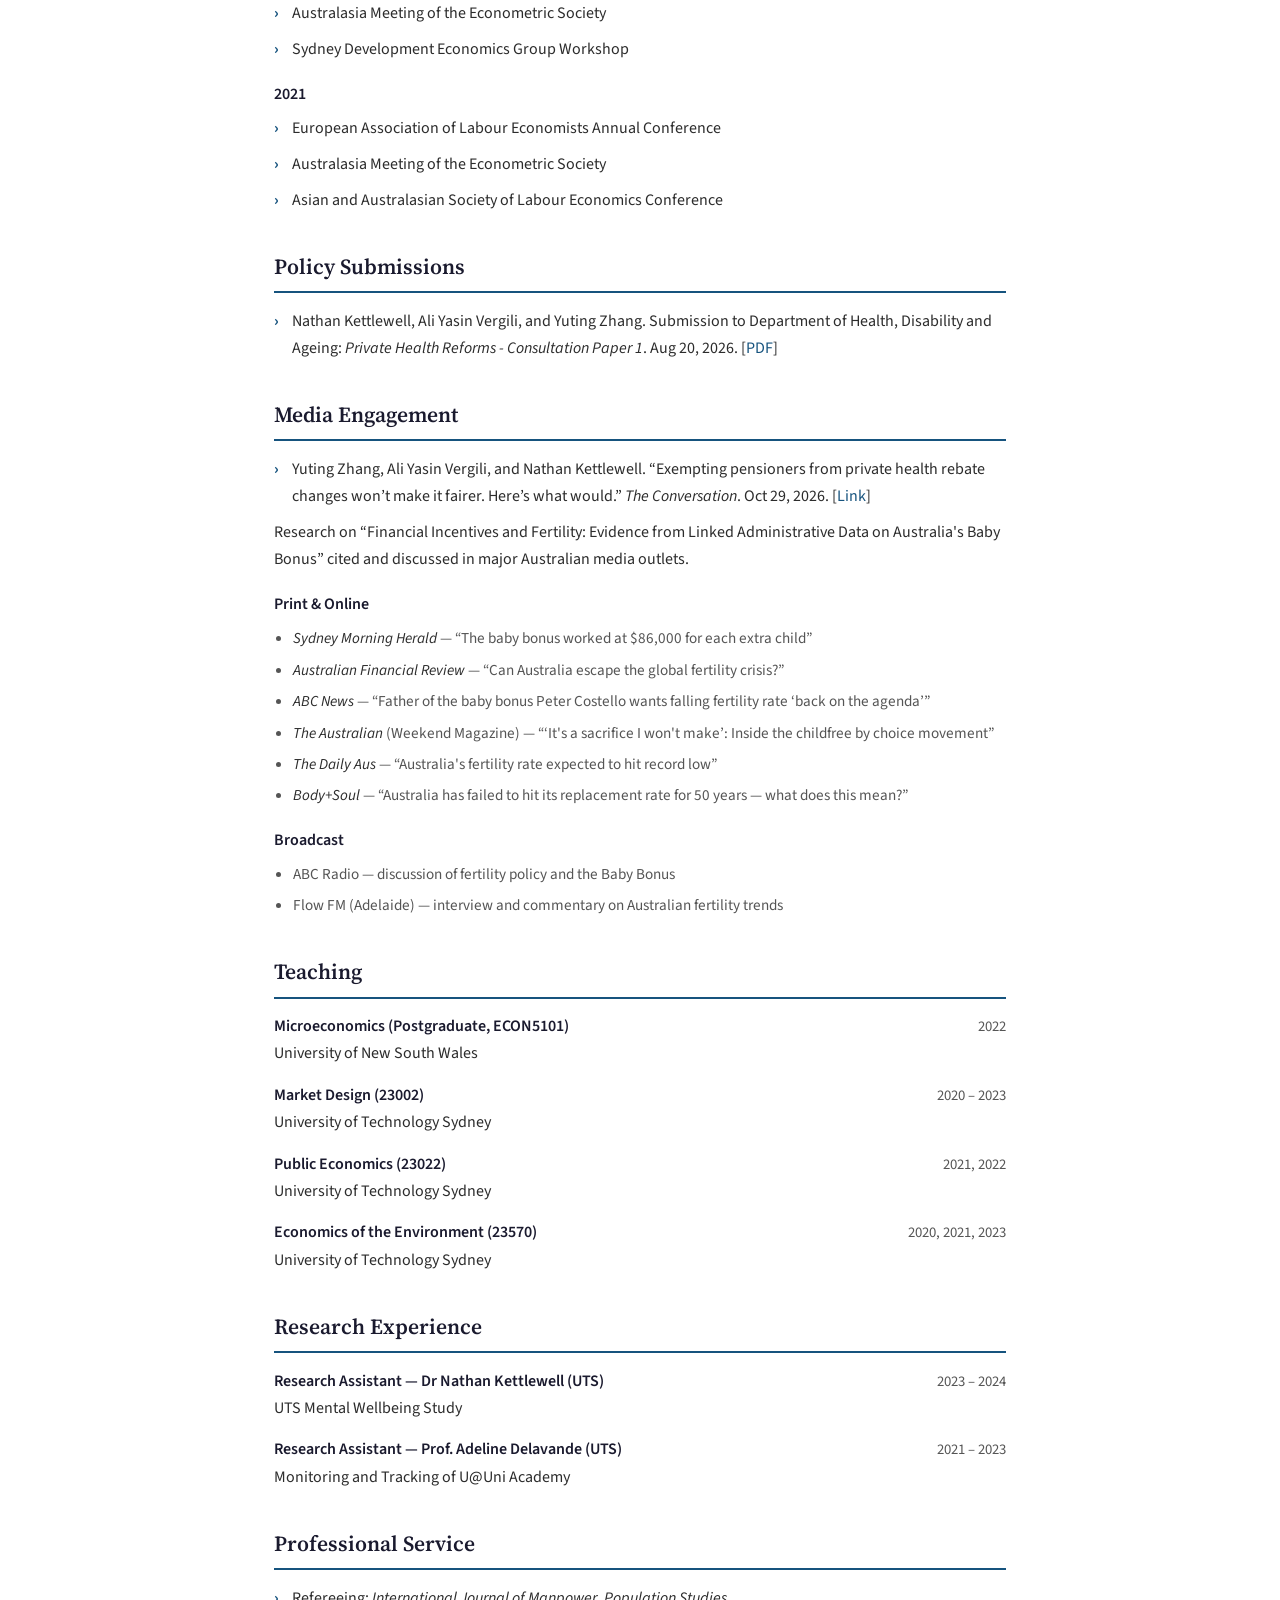
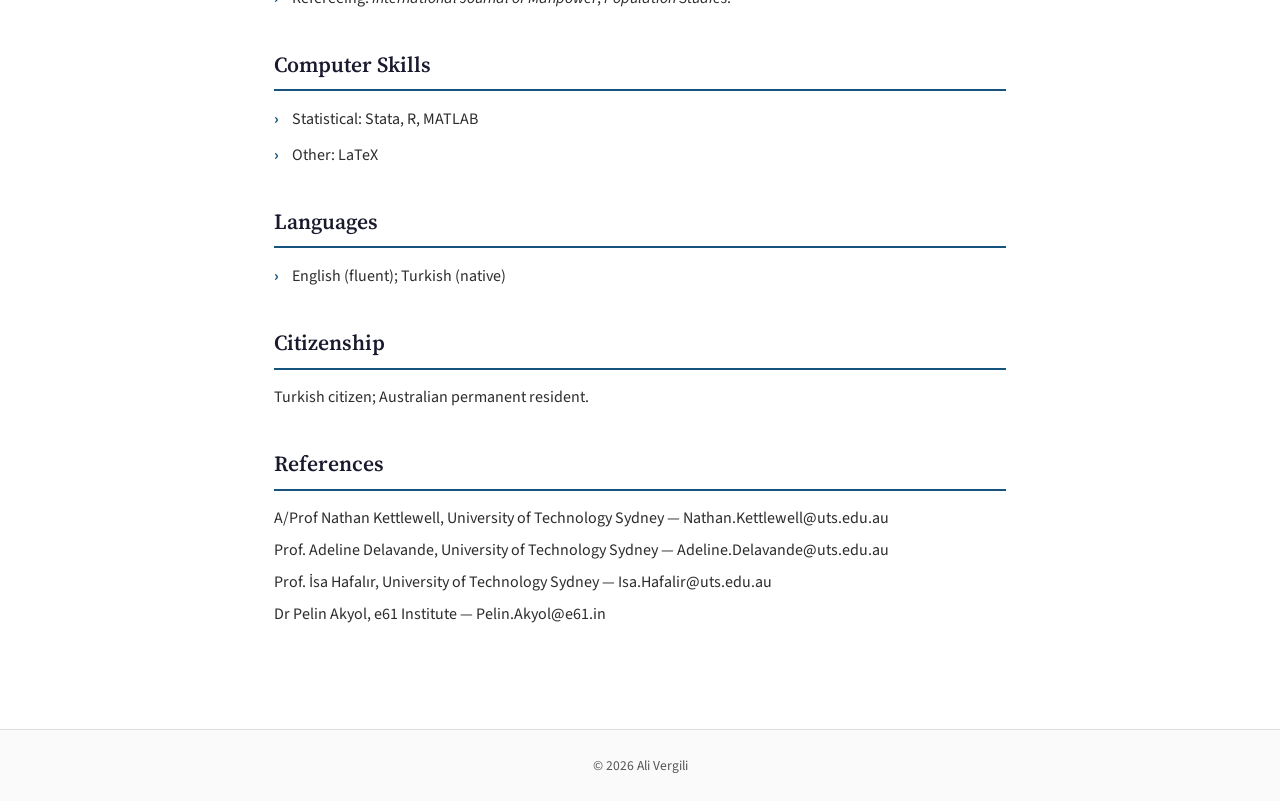
==== commit f8f69b35: "CV: Nathan Kettlewell first in References (tex and html) Co-Authored-By: Claude Fable 5.1 <noreply@a" ====
--- a/cv.html
+++ b/cv.html
@@ -293,6 +293,7 @@
 
             <h2>References</h2>
             <div class="refs">
+                <p>A/Prof Nathan Kettlewell, University of Technology Sydney — Nathan.Kettlewell@uts.edu.au</p>
                 <p>Prof. Adeline Delavande, University of Technology Sydney — Adeline.Delavande@uts.edu.au</p>
                 <p>Prof. İsa Hafalır, University of Technology Sydney — Isa.Hafalir@uts.edu.au</p>
                 <p>Dr Pelin Akyol, e61 Institute — Pelin.Akyol@e61.in</p>
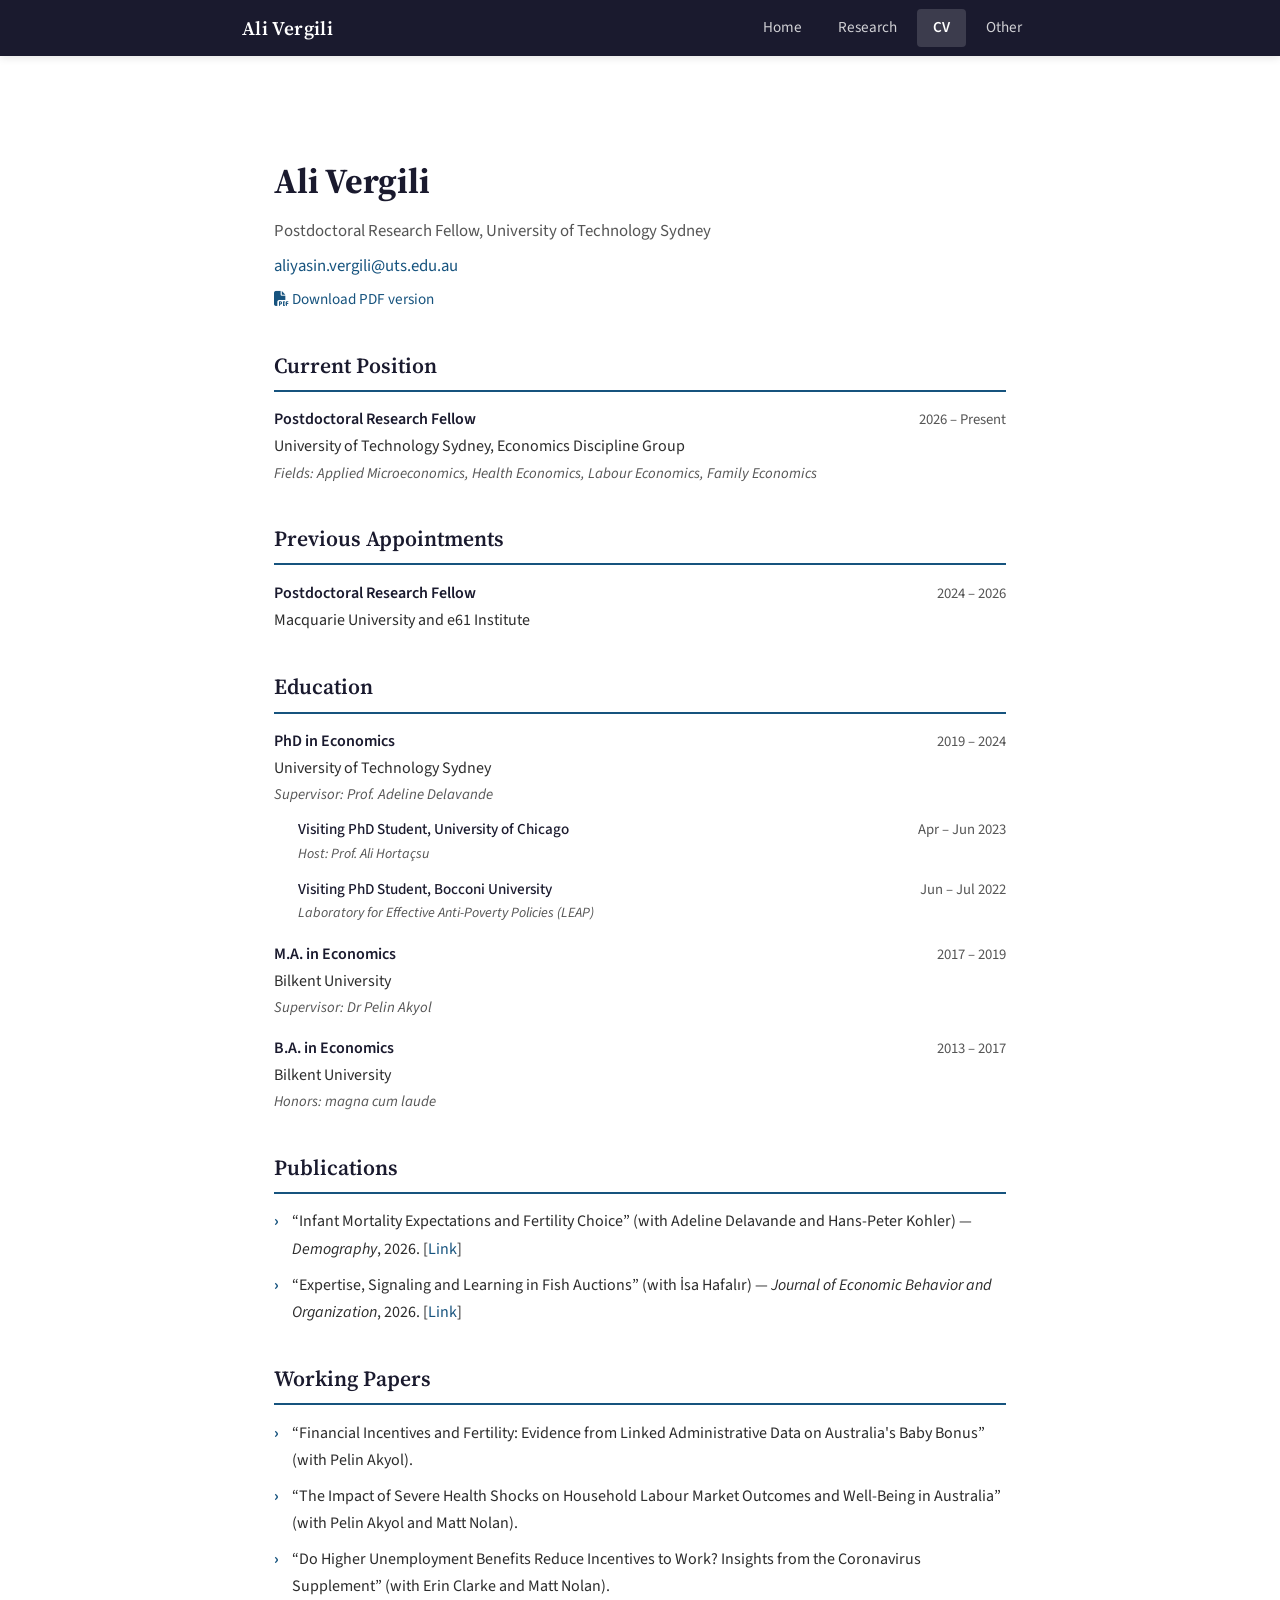
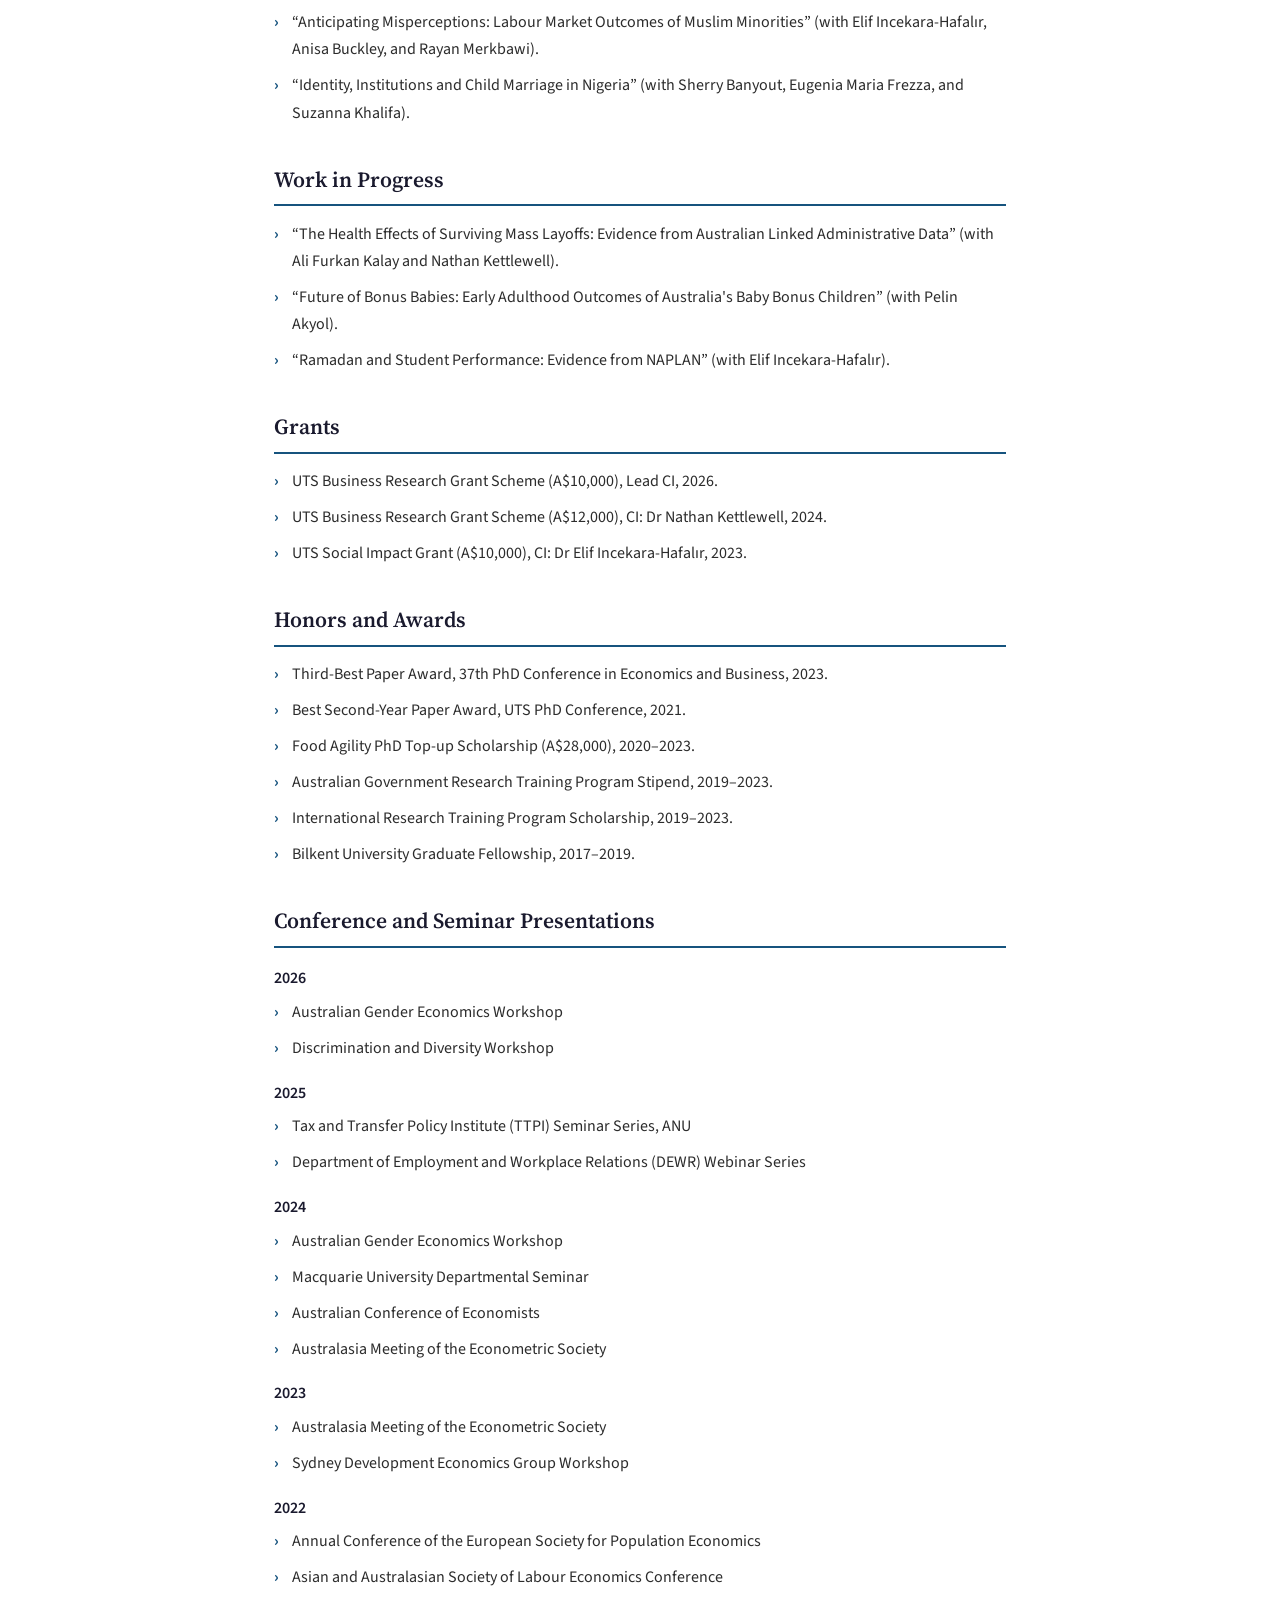
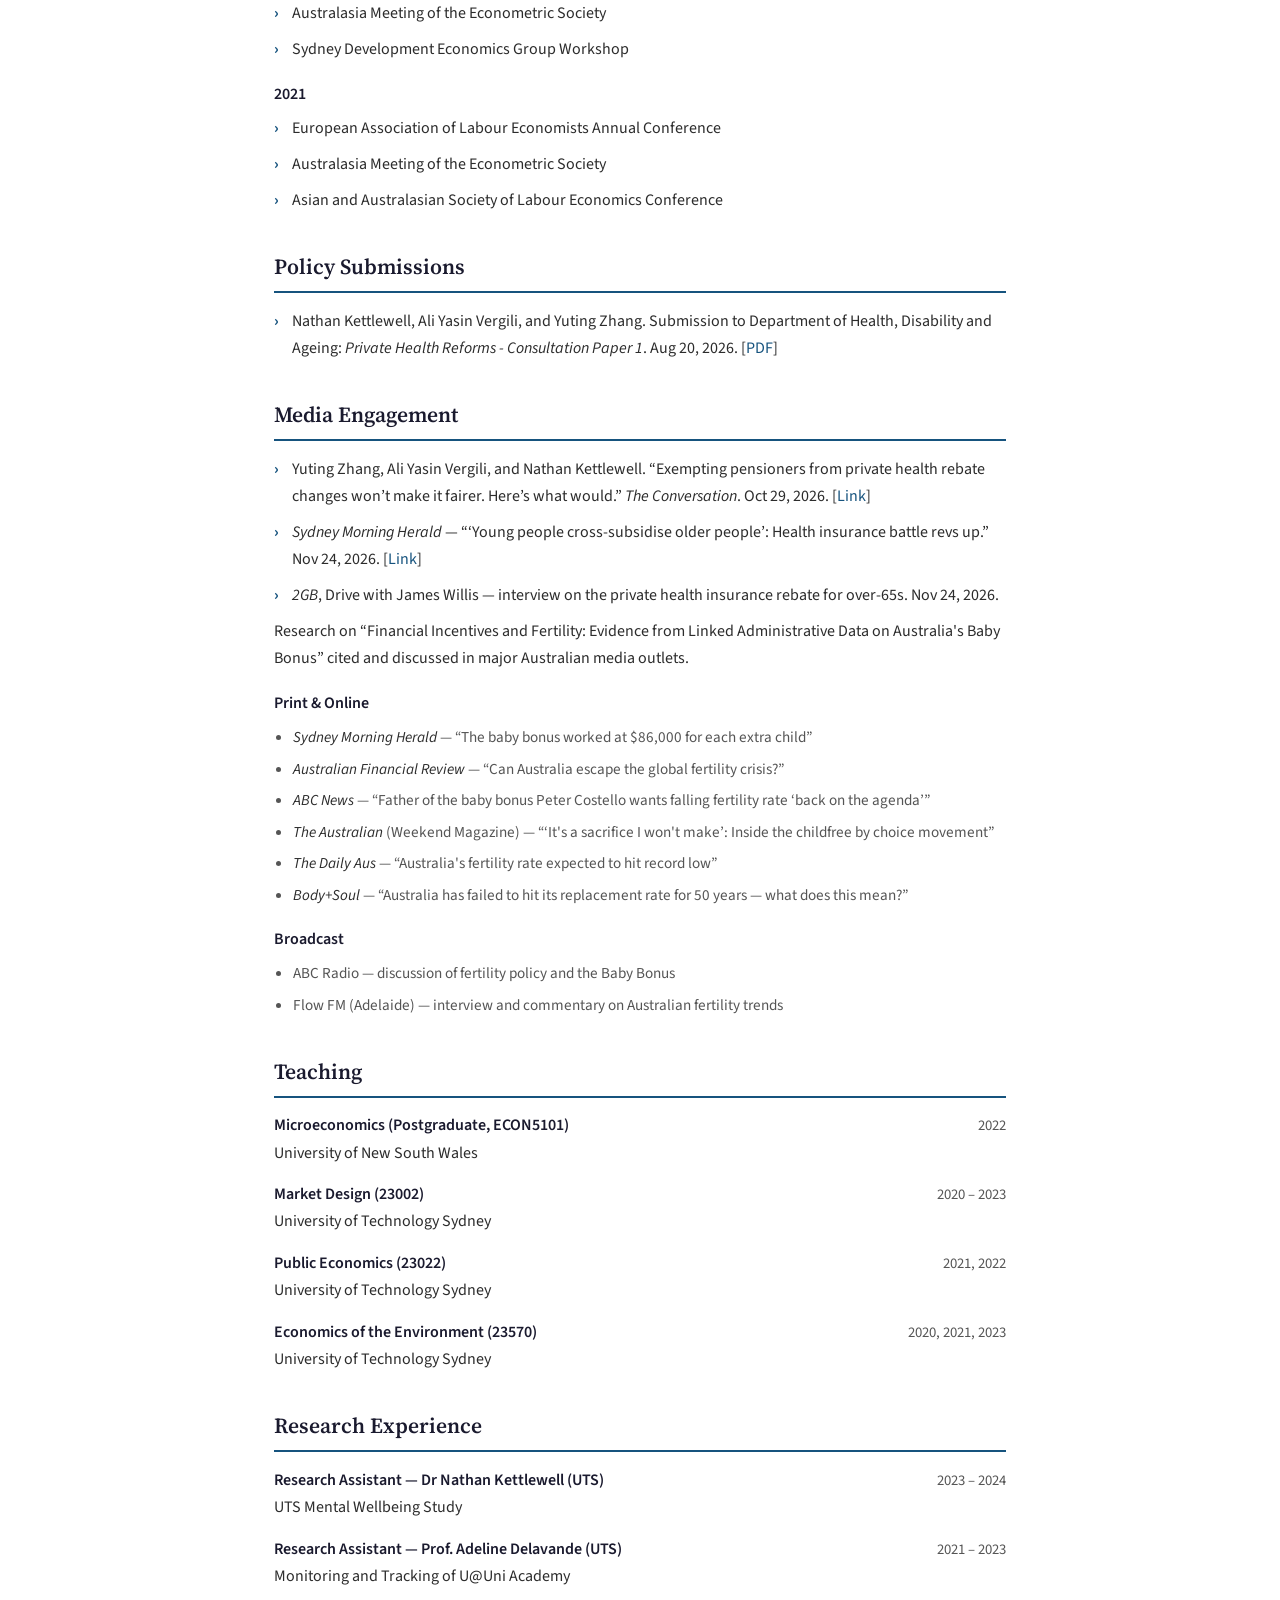
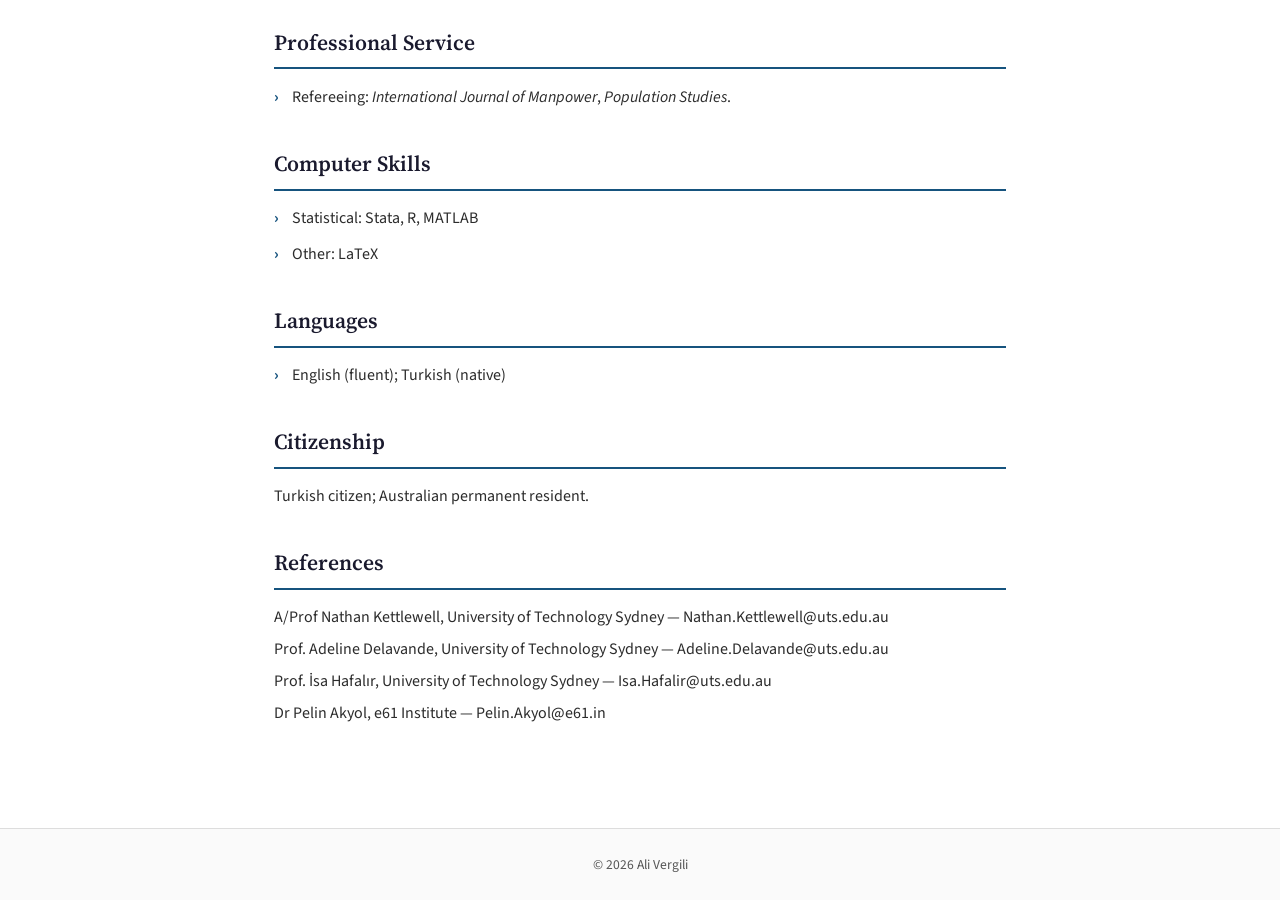
==== commit 7ef17411: "Media Engagement: add SMH coverage and 2GB interview; restore Conversation article in CV PDF Co-Auth" ====
--- a/cv.html
+++ b/cv.html
@@ -64,7 +64,7 @@
             <h1>Ali Vergili</h1>
             <p class="cv-subtitle">Postdoctoral Research Fellow, University of Technology Sydney</p>
             <p class="cv-subtitle"><a href="mailto:aliyasin.vergili@uts.edu.au" style="color: var(--color-accent); text-decoration: none;">aliyasin.vergili@uts.edu.au</a></p>
-            <p class="cv-download"><a href="assets/CV_Ali_Vergili.pdf?v=2026-11-23"><i class="fas fa-file-pdf"></i> Download PDF version</a></p>
+            <p class="cv-download"><a href="assets/CV_Ali_Vergili.pdf?v=2026-11-25"><i class="fas fa-file-pdf"></i> Download PDF version</a></p>
 
             <h2>Current Position</h2>
             <div class="entry">
@@ -209,6 +209,8 @@
             <h2>Media Engagement</h2>
             <ul class="items">
                 <li>Yuting Zhang, Ali Yasin Vergili, and Nathan Kettlewell. “Exempting pensioners from private health rebate changes won’t make it fairer. Here’s what would.” <em>The Conversation</em>. Oct 29, 2026. [<a href="https://theconversation.com/exempting-pensioners-from-private-health-rebate-changes-wont-make-it-fairer-heres-what-would-294945" target="_blank" rel="noopener" style="color: var(--color-accent); text-decoration: none;">Link</a>]</li>
+                <li><em>Sydney Morning Herald</em> — “‘Young people cross-subsidise older people’: Health insurance battle revs up.” Nov 24, 2026. [<a href="https://www.smh.com.au/business/consumer-affairs/young-people-cross-subsidise-older-people-health-insurance-battle-revs-up-20261124-p61giw.html" target="_blank" rel="noopener" style="color: var(--color-accent); text-decoration: none;">Link</a>]</li>
+                <li><em>2GB</em>, Drive with James Willis — interview on the private health insurance rebate for over-65s. Nov 24, 2026.</li>
             </ul>
             <p>Research on “Financial Incentives and Fertility: Evidence from Linked Administrative Data on Australia's Baby Bonus” cited and discussed in major Australian media outlets.</p>
             <h3>Print &amp; Online</h3>
